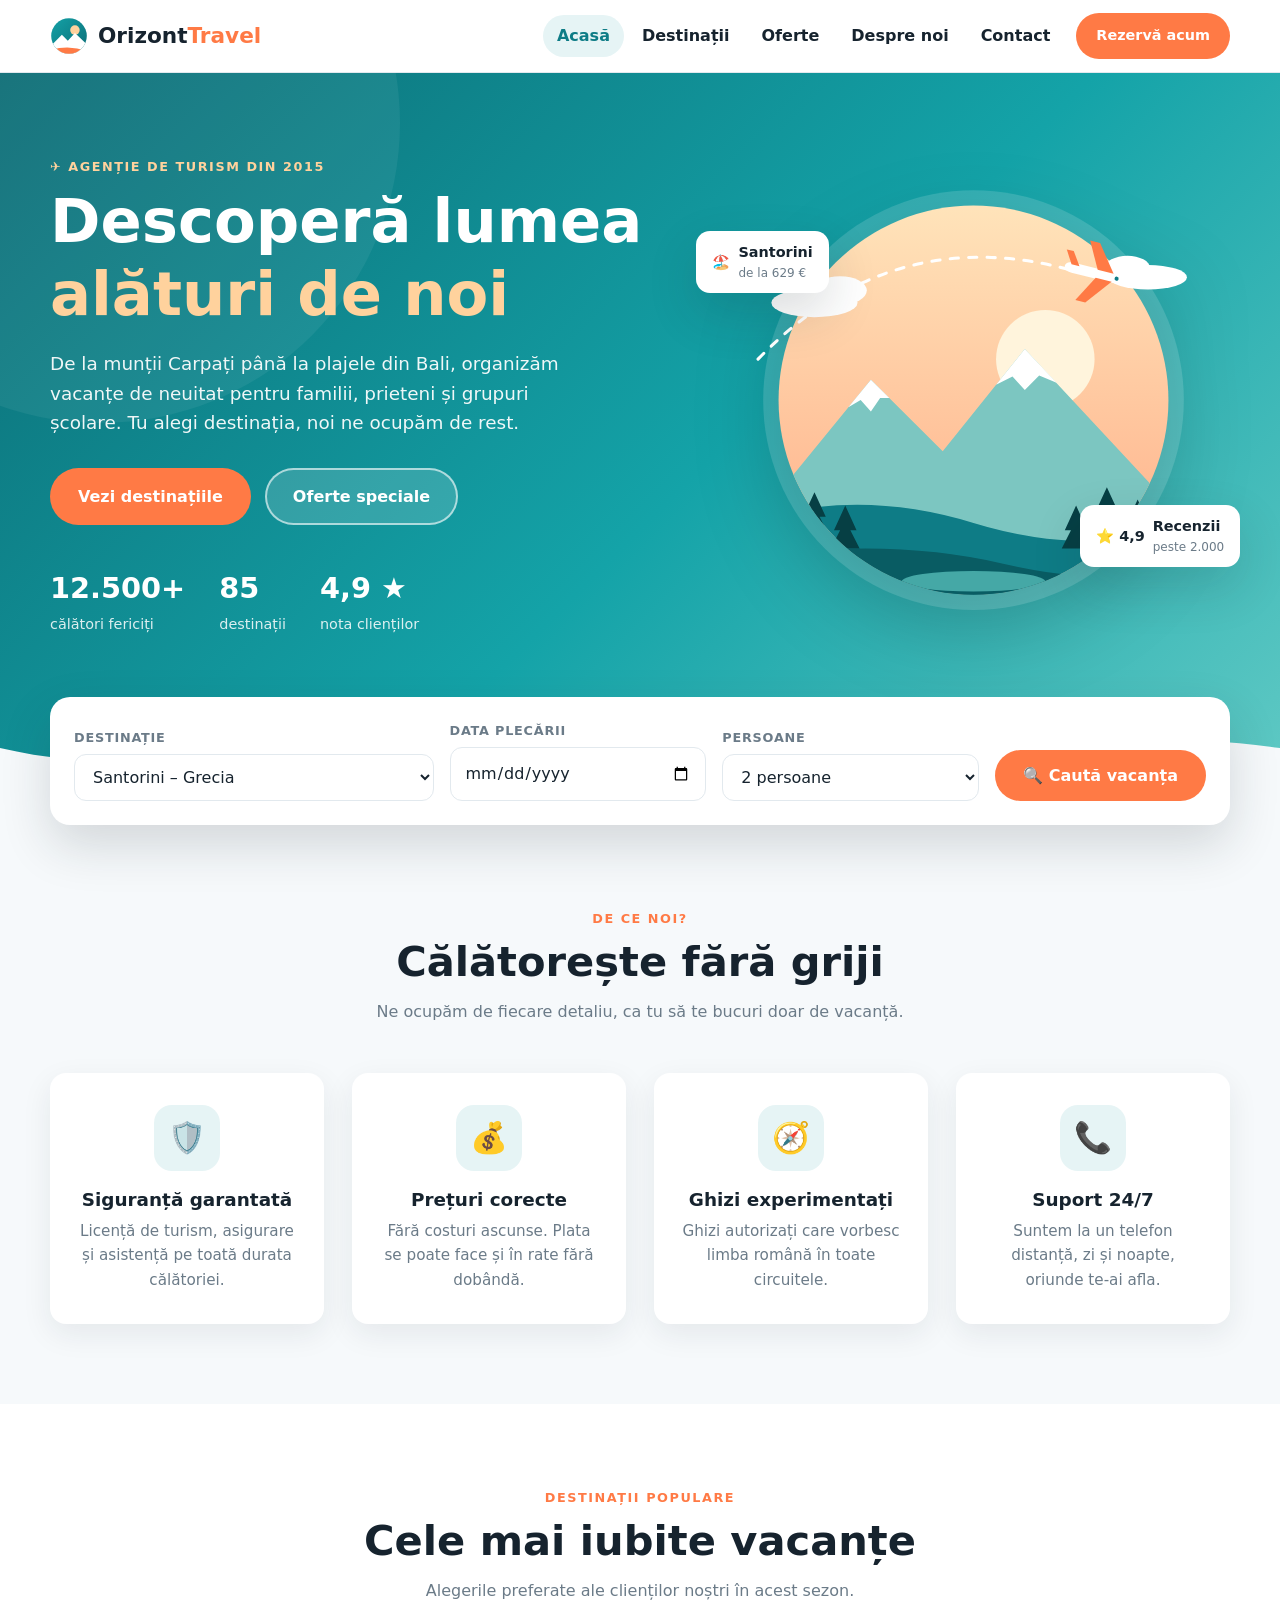
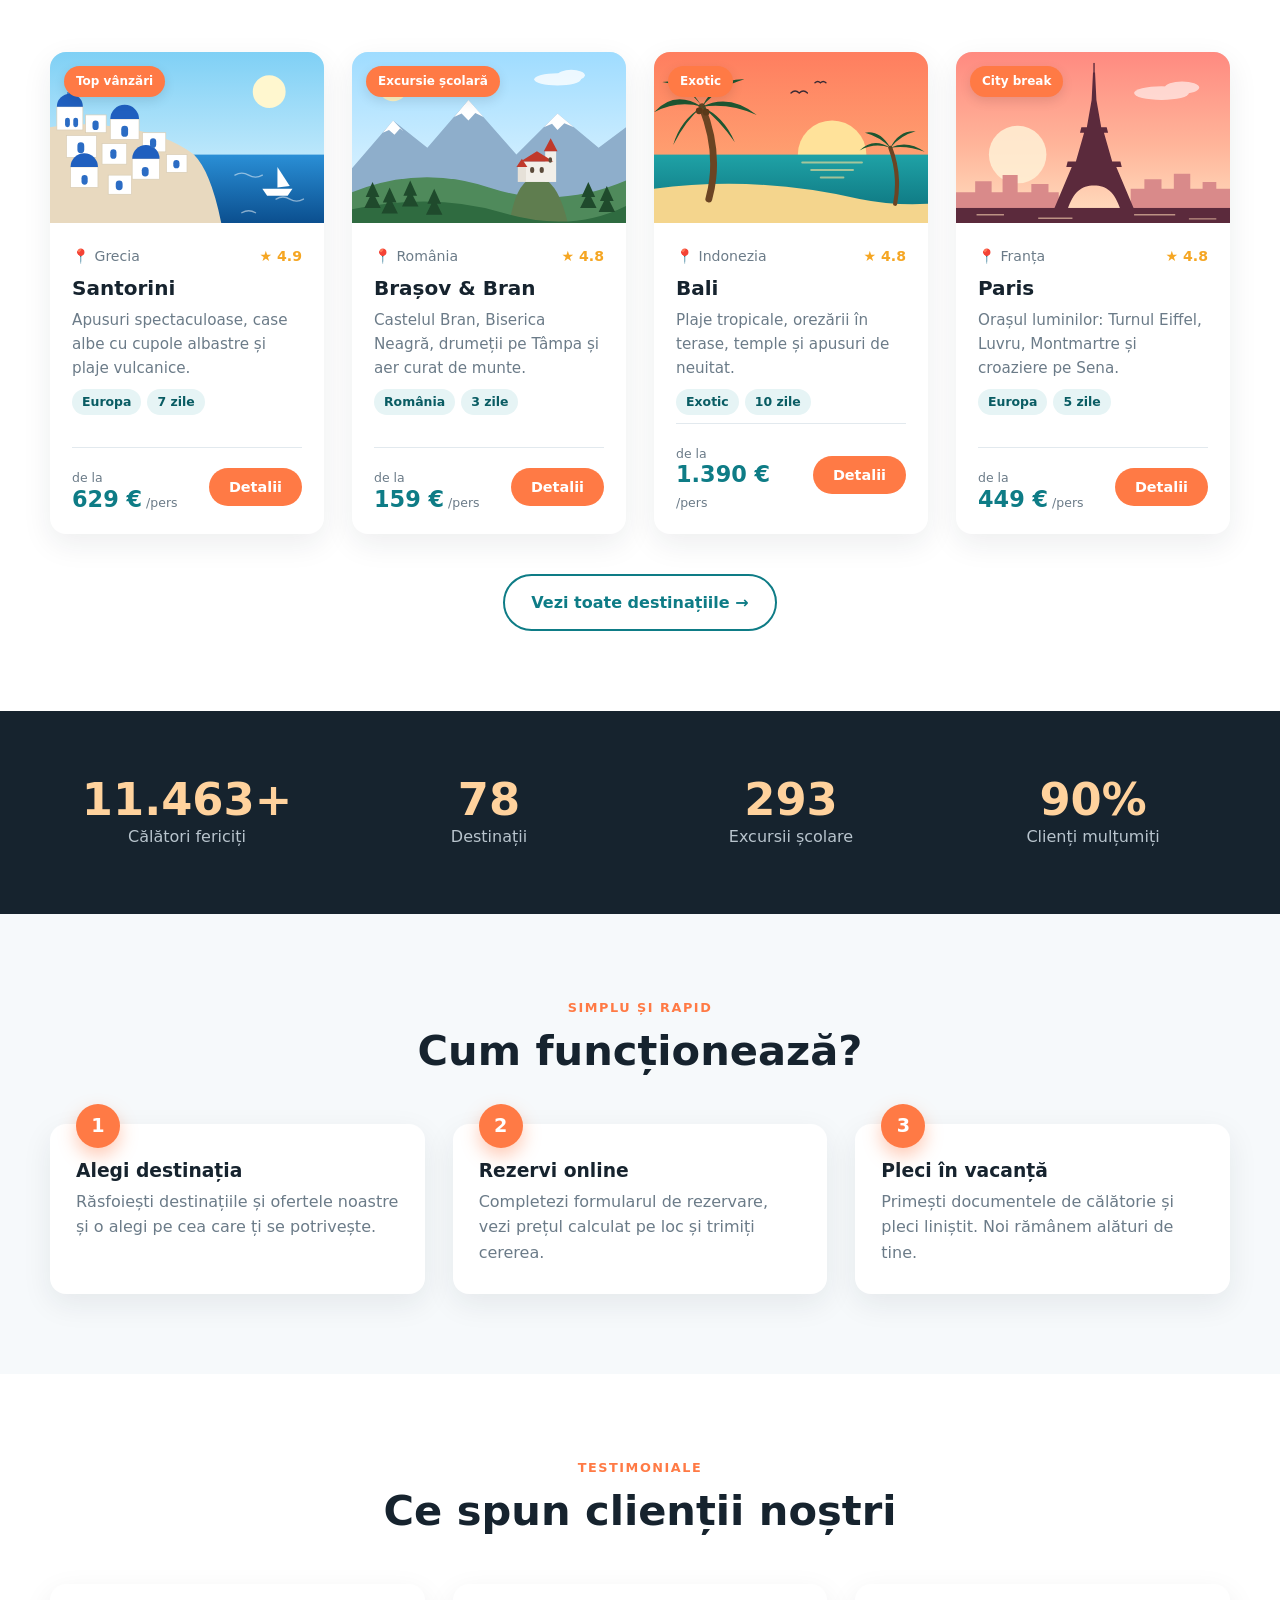
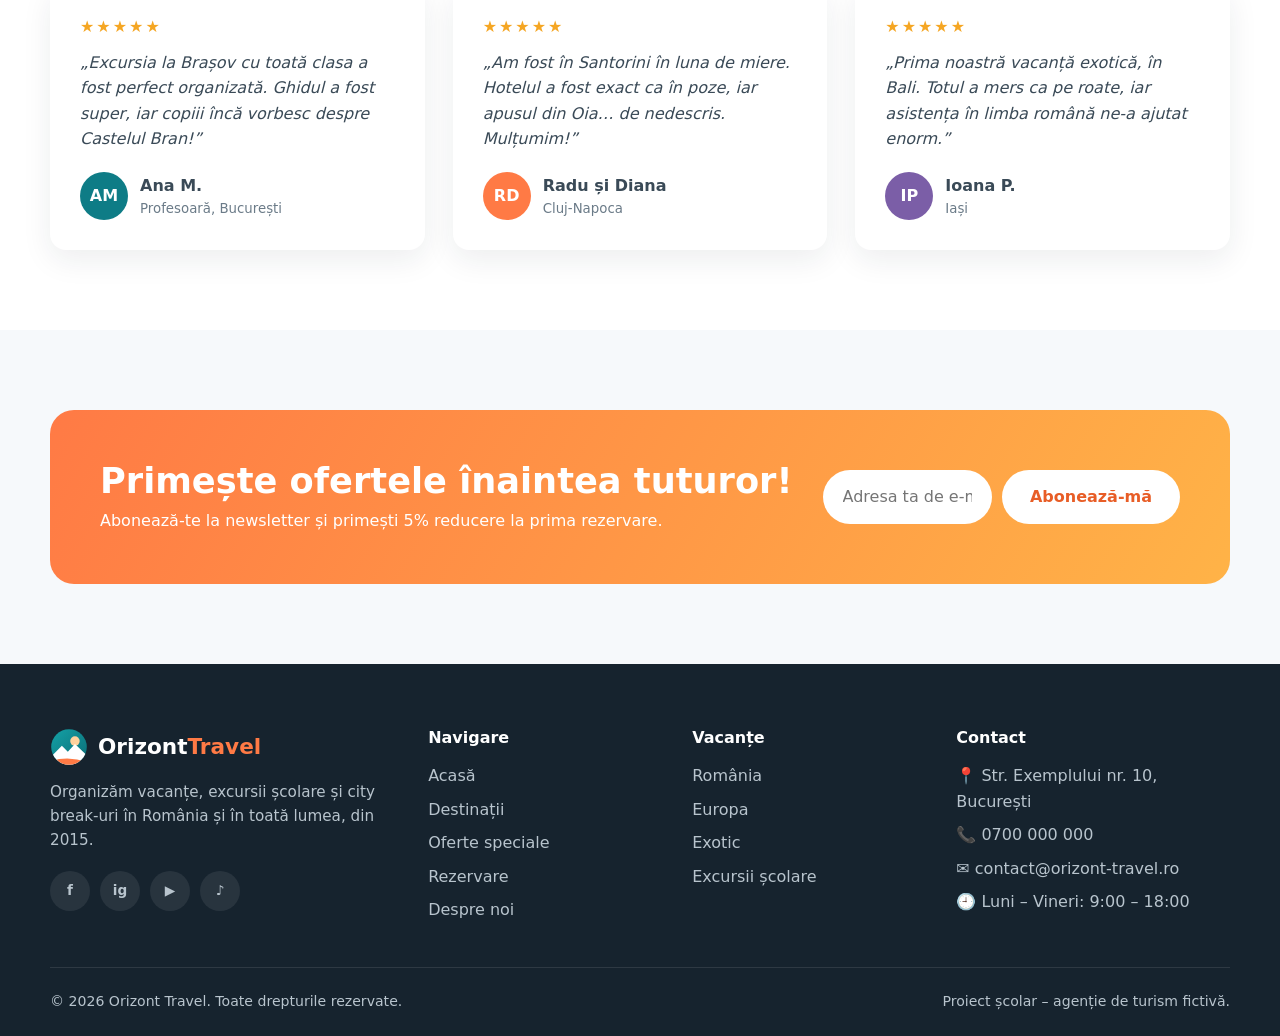
==== index.html @ 3b8608a9 "Add files via upload" ====
<!DOCTYPE html>
<html lang="ro">
<head>
  <meta charset="UTF-8">
  <meta name="viewport" content="width=device-width, initial-scale=1.0">
  <title>Orizont Travel – Agenție de turism</title>
  <meta name="description" content="Orizont Travel: vacanțe, excursii școlare și city break-uri în România și în lume.">
  <link rel="icon" href="img/logo.svg" type="image/svg+xml">
  <link rel="stylesheet" href="css/style.css">
  <script>document.documentElement.classList.add("js");</script>
</head>
<body>

  <header class="header">
    <div class="container nav">
      <a href="index.html" class="logo"><img src="img/logo.svg" alt=""><span>Orizont<b>Travel</b></span></a>
      <button class="nav-toggle" aria-label="Deschide meniul" aria-expanded="false"><span></span><span></span><span></span></button>
      <nav class="nav-links">
        <a href="index.html">Acasă</a>
        <a href="destinatii.html">Destinații</a>
        <a href="oferte.html">Oferte</a>
        <a href="despre.html">Despre noi</a>
        <a href="contact.html">Contact</a>
        <a href="rezervare.html" class="btn btn-sm">Rezervă acum</a>
      </nav>
    </div>
  </header>

  <main>
    <section class="hero">
      <div class="container hero-grid">
        <div>
          <span class="eyebrow">✈️ Agenție de turism din 2015</span>
          <h1>Descoperă lumea <span>alături de noi</span></h1>
          <p class="lead">De la munții Carpați până la plajele din Bali, organizăm vacanțe de neuitat pentru familii, prieteni și grupuri școlare. Tu alegi destinația, noi ne ocupăm de rest.</p>
          <div class="hero-actions">
            <a href="destinatii.html" class="btn">Vezi destinațiile</a>
            <a href="oferte.html" class="btn btn-ghost">Oferte speciale</a>
          </div>
          <div class="hero-stats">
            <div><b>12.500+</b><span>călători fericiți</span></div>
            <div><b>85</b><span>destinații</span></div>
            <div><b>4,9 ★</b><span>nota clienților</span></div>
          </div>
        </div>
        <div class="hero-art">
          <img src="img/hero.svg" alt="Ilustrație cu munți, soare și un avion">
          <div class="hero-badge one">🏖️ <div>Santorini<small>de la 629 €</small></div></div>
          <div class="hero-badge two">⭐ 4,9 <div>Recenzii<small>peste 2.000</small></div></div>
        </div>
      </div>
      <svg class="hero-wave" viewBox="0 0 1440 90" preserveAspectRatio="none" aria-hidden="true"><path d="M0 50 C240 100 480 0 720 40 C960 80 1200 20 1440 50 V90 H0Z" fill="#f6f9fb"/></svg>
    </section>

    <div class="container">
      <form class="search-box reveal" action="rezervare.html" method="get">
        <div class="field">
          <label for="s-dest">Destinație</label>
          <select id="s-dest" name="dest" data-lista-destinatii></select>
        </div>
        <div class="field">
          <label for="s-data">Data plecării</label>
          <input type="date" id="s-data" name="data">
        </div>
        <div class="field">
          <label for="s-pers">Persoane</label>
          <select id="s-pers" name="pers">
            <option value="1">1 persoană</option>
            <option value="2" selected>2 persoane</option>
            <option value="3">3 persoane</option>
            <option value="4">4 persoane</option>
            <option value="5">5 persoane</option>
            <option value="6">6 persoane</option>
          </select>
        </div>
        <button class="btn" type="submit">🔍 Caută vacanța</button>
      </form>
    </div>

    <section class="section">
      <div class="container">
        <div class="section-head reveal">
          <span class="eyebrow">De ce noi?</span>
          <h2>Călătorește fără griji</h2>
          <p>Ne ocupăm de fiecare detaliu, ca tu să te bucuri doar de vacanță.</p>
        </div>
        <div class="grid grid-4">
          <div class="feature reveal"><div class="icon">🛡️</div><h3>Siguranță garantată</h3><p>Licență de turism, asigurare și asistență pe toată durata călătoriei.</p></div>
          <div class="feature reveal"><div class="icon">💰</div><h3>Prețuri corecte</h3><p>Fără costuri ascunse. Plata se poate face și în rate fără dobândă.</p></div>
          <div class="feature reveal"><div class="icon">🧭</div><h3>Ghizi experimentați</h3><p>Ghizi autorizați care vorbesc limba română în toate circuitele.</p></div>
          <div class="feature reveal"><div class="icon">📞</div><h3>Suport 24/7</h3><p>Suntem la un telefon distanță, zi și noapte, oriunde te-ai afla.</p></div>
        </div>
      </div>
    </section>

    <section class="section section-white">
      <div class="container">
        <div class="section-head reveal">
          <span class="eyebrow">Destinații populare</span>
          <h2>Cele mai iubite vacanțe</h2>
          <p>Alegerile preferate ale clienților noștri în acest sezon.</p>
        </div>
        <div class="grid grid-4" data-destinatii="populare"></div>
        <div class="text-center mt-40"><a href="destinatii.html" class="btn btn-outline">Vezi toate destinațiile →</a></div>
      </div>
    </section>

    <section class="stats">
      <div class="container grid grid-4">
        <div><div class="stat-num" data-count="12500" data-suffix="+">0</div><p>Călători fericiți</p></div>
        <div><div class="stat-num" data-count="85">0</div><p>Destinații</p></div>
        <div><div class="stat-num" data-count="320">0</div><p>Excursii școlare</p></div>
        <div><div class="stat-num" data-count="98" data-suffix="%">0</div><p>Clienți mulțumiți</p></div>
      </div>
    </section>

    <section class="section">
      <div class="container">
        <div class="section-head reveal">
          <span class="eyebrow">Simplu și rapid</span>
          <h2>Cum funcționează?</h2>
        </div>
        <div class="grid grid-3 steps">
          <div class="step reveal"><h3>Alegi destinația</h3><p>Răsfoiești destinațiile și ofertele noastre și o alegi pe cea care ți se potrivește.</p></div>
          <div class="step reveal"><h3>Rezervi online</h3><p>Completezi formularul de rezervare, vezi prețul calculat pe loc și trimiți cererea.</p></div>
          <div class="step reveal"><h3>Pleci în vacanță</h3><p>Primești documentele de călătorie și pleci liniștit. Noi rămânem alături de tine.</p></div>
        </div>
      </div>
    </section>

    <section class="section section-white">
      <div class="container">
        <div class="section-head reveal">
          <span class="eyebrow">Testimoniale</span>
          <h2>Ce spun clienții noștri</h2>
        </div>
        <div class="grid grid-3">
          <div class="testimonial reveal">
            <div class="stars">★★★★★</div>
            <p>„Excursia la Brașov cu toată clasa a fost perfect organizată. Ghidul a fost super, iar copiii încă vorbesc despre Castelul Bran!”</p>
            <div class="person"><div class="avatar">AM</div><div><strong>Ana M.</strong><small>Profesoară, București</small></div></div>
          </div>
          <div class="testimonial reveal">
            <div class="stars">★★★★★</div>
            <p>„Am fost în Santorini în luna de miere. Hotelul a fost exact ca în poze, iar apusul din Oia… de nedescris. Mulțumim!”</p>
            <div class="person"><div class="avatar c2">RD</div><div><strong>Radu și Diana</strong><small>Cluj-Napoca</small></div></div>
          </div>
          <div class="testimonial reveal">
            <div class="stars">★★★★★</div>
            <p>„Prima noastră vacanță exotică, în Bali. Totul a mers ca pe roate, iar asistența în limba română ne-a ajutat enorm.”</p>
            <div class="person"><div class="avatar c3">IP</div><div><strong>Ioana P.</strong><small>Iași</small></div></div>
          </div>
        </div>
      </div>
    </section>

  <section class="section">
    <div class="container">
      <div class="cta reveal">
        <div>
          <h2>Primește ofertele înaintea tuturor!</h2>
          <p>Abonează-te la newsletter și primești 5% reducere la prima rezervare.</p>
        </div>
        <form class="newsletter" data-newsletter novalidate>
          <input type="email" placeholder="Adresa ta de e-mail" aria-label="Adresa de e-mail" required>
          <button class="btn btn-light" type="submit">Abonează-mă</button>
        </form>
      </div>
    </div>
  </section>
  </main>

  <footer class="footer">
    <div class="container">
      <div class="footer-grid">
        <div>
          <a href="index.html" class="logo"><img src="img/logo.svg" alt=""><span>Orizont<b>Travel</b></span></a>
          <p>Organizăm vacanțe, excursii școlare și city break-uri în România și în toată lumea, din 2015.</p>
          <div class="socials">
            <a href="#" aria-label="Facebook">f</a>
            <a href="#" aria-label="Instagram">ig</a>
            <a href="#" aria-label="YouTube">▶</a>
            <a href="#" aria-label="TikTok">♪</a>
          </div>
        </div>
        <div>
          <h4>Navigare</h4>
          <ul>
            <li><a href="index.html">Acasă</a></li>
            <li><a href="destinatii.html">Destinații</a></li>
            <li><a href="oferte.html">Oferte speciale</a></li>
            <li><a href="rezervare.html">Rezervare</a></li>
            <li><a href="despre.html">Despre noi</a></li>
          </ul>
        </div>
        <div>
          <h4>Vacanțe</h4>
          <ul>
            <li><a href="destinatii.html?cat=romania">România</a></li>
            <li><a href="destinatii.html?cat=europa">Europa</a></li>
            <li><a href="destinatii.html?cat=exotic">Exotic</a></li>
            <li><a href="oferte.html">Excursii școlare</a></li>
          </ul>
        </div>
        <div>
          <h4>Contact</h4>
          <ul>
            <li>📍 Str. Exemplului nr. 10, București</li>
            <li>📞 <a href="tel:+40700000000">0700 000 000</a></li>
            <li>✉️ <a href="mailto:contact@orizont-travel.ro">contact@orizont-travel.ro</a></li>
            <li>🕘 Luni – Vineri: 9:00 – 18:00</li>
          </ul>
        </div>
      </div>
      <div class="footer-bottom">
        <span>© <span data-year>2026</span> Orizont Travel. Toate drepturile rezervate.</span>
        <span>Proiect școlar – agenție de turism fictivă.</span>
      </div>
    </div>
  </footer>

  <script src="js/data.js"></script>
  <script src="js/script.js"></script>
</body>
</html>
---- css/style.css ----
/* ==========================================================
   Orizont Travel – stiluri generale
   ========================================================== */
:root {
  --primary: #0e7c86;
  --primary-dark: #095c63;
  --primary-light: #e6f4f5;
  --accent: #ff7a45;
  --accent-dark: #e85d26;
  --gold: #ffd29d;
  --dark: #16232e;
  --text: #3a4a57;
  --muted: #6b7b88;
  --bg: #f6f9fb;
  --white: #fff;
  --border: #e2e9ee;
  --danger: #d93025;
  --radius: 16px;
  --shadow: 0 10px 30px rgba(22, 35, 46, .08);
  --shadow-lg: 0 20px 50px rgba(22, 35, 46, .16);
  --font: "Segoe UI", system-ui, -apple-system, Roboto, "Helvetica Neue", Arial, sans-serif;
}

* { box-sizing: border-box; margin: 0; padding: 0; }
html { scroll-behavior: smooth; }
body { font-family: var(--font); color: var(--text); background: var(--bg); line-height: 1.6; overflow-x: hidden; }
img { max-width: 100%; display: block; }
a { color: var(--primary); text-decoration: none; }
h1, h2, h3, h4 { color: var(--dark); line-height: 1.2; }
.container { width: min(1180px, 100% - 32px); margin-inline: auto; }
.section { padding: 80px 0; }
.section-white { background: var(--white); }
.text-center { text-align: center; }
.mt-40 { margin-top: 40px; }

.section-head { text-align: center; max-width: 680px; margin: 0 auto 48px; }
.section-head h2 { font-size: clamp(1.8rem, 3.5vw, 2.6rem); margin-bottom: 12px; }
.section-head p { color: var(--muted); }
.eyebrow { display: inline-block; color: var(--accent); font-weight: 700; text-transform: uppercase; letter-spacing: .12em; font-size: .8rem; margin-bottom: 8px; }

/* ---------- butoane ---------- */
.btn {
  display: inline-flex; align-items: center; justify-content: center; gap: 8px;
  background: var(--accent); color: #fff; padding: 14px 26px; border-radius: 999px;
  font-weight: 700; border: 2px solid transparent; cursor: pointer; font-size: 1rem;
  font-family: inherit; transition: .2s ease;
}
.btn:hover { background: var(--accent-dark); transform: translateY(-2px); box-shadow: 0 8px 20px rgba(255, 122, 69, .35); }
.btn-outline { background: transparent; border-color: var(--primary); color: var(--primary); }
.btn-outline:hover { background: var(--primary); color: #fff; box-shadow: none; }
.btn-ghost { background: rgba(255, 255, 255, .15); border-color: rgba(255, 255, 255, .6); color: #fff; }
.btn-ghost:hover { background: #fff; color: var(--primary); box-shadow: none; }
.btn-light { background: #fff; color: var(--accent-dark); }
.btn-light:hover { background: var(--dark); color: #fff; }
.btn-sm { padding: 9px 18px; font-size: .9rem; }
.btn-block { width: 100%; }

/* ---------- header ---------- */
.header {
  position: sticky; top: 0; z-index: 100;
  background: rgba(255, 255, 255, .94); backdrop-filter: blur(10px);
  border-bottom: 1px solid var(--border);
}
.nav { display: flex; align-items: center; justify-content: space-between; height: 72px; }
.logo { display: flex; align-items: center; gap: 10px; font-size: 1.35rem; font-weight: 800; color: var(--dark); }
.logo img { width: 38px; height: 38px; }
.logo b { color: var(--accent); }
.nav-links { display: flex; align-items: center; gap: 4px; }
.nav-links a:not(.btn) { color: var(--dark); font-weight: 600; padding: 8px 14px; border-radius: 999px; transition: .2s; }
.nav-links a:not(.btn):hover, .nav-links a.active { background: var(--primary-light); color: var(--primary); }
.nav-links .btn { margin-left: 8px; }
.nav-toggle { display: none; }

@media (max-width: 920px) {
  .nav-toggle { display: flex; flex-direction: column; gap: 5px; background: none; border: 0; cursor: pointer; padding: 8px; }
  .nav-toggle span { width: 26px; height: 3px; background: var(--dark); border-radius: 3px; transition: .3s; }
  .nav-toggle.open span:nth-child(1) { transform: translateY(8px) rotate(45deg); }
  .nav-toggle.open span:nth-child(2) { opacity: 0; }
  .nav-toggle.open span:nth-child(3) { transform: translateY(-8px) rotate(-45deg); }
  .nav-links {
    position: absolute; top: 72px; left: 0; right: 0; display: none;
    flex-direction: column; align-items: stretch; gap: 4px; padding: 16px;
    background: #fff; border-bottom: 1px solid var(--border); box-shadow: var(--shadow);
  }
  .nav-links.open { display: flex; }
  .nav-links .btn { margin: 8px 0 0; }
}

/* ---------- hero ---------- */
.hero {
  position: relative; overflow: hidden; color: #fff;
  background: linear-gradient(135deg, #0b6b74 0%, #14a3a8 55%, #5fc9c4 100%);
  padding: 80px 0 150px;
}
.hero::before {
  content: ""; position: absolute; width: 600px; height: 600px; border-radius: 50%;
  background: rgba(255, 255, 255, .06); top: -250px; left: -200px;
}
.hero-grid { position: relative; display: grid; grid-template-columns: 1.1fr .9fr; gap: 40px; align-items: center; }
.hero .eyebrow { color: var(--gold); }
.hero h1 { color: #fff; font-size: clamp(2.3rem, 5vw, 3.8rem); margin-bottom: 18px; }
.hero h1 span { color: var(--gold); }
.hero .lead { font-size: 1.15rem; opacity: .93; max-width: 540px; margin-bottom: 30px; }
.hero-actions { display: flex; gap: 14px; flex-wrap: wrap; }
.hero-stats { display: flex; gap: 34px; margin-top: 40px; flex-wrap: wrap; }
.hero-stats b { display: block; font-size: 1.8rem; color: #fff; }
.hero-stats span { font-size: .9rem; opacity: .85; }
.hero-art { position: relative; }
.hero-art img { width: 100%; filter: drop-shadow(0 30px 40px rgba(0, 0, 0, .2)); animation: float 6s ease-in-out infinite; }
.hero-badge {
  position: absolute; background: #fff; color: var(--dark); border-radius: 14px; padding: 10px 16px;
  box-shadow: var(--shadow-lg); font-weight: 700; font-size: .9rem; display: flex; align-items: center; gap: 8px;
}
.hero-badge small { display: block; font-weight: 500; color: var(--muted); font-size: .75rem; }
.hero-badge.one { top: 12%; left: -4%; }
.hero-badge.two { bottom: 10%; right: -2%; }
.hero-wave { position: absolute; bottom: -1px; left: 0; width: 100%; height: 90px; }
@keyframes float { 50% { transform: translateY(-14px); } }

@media (max-width: 900px) {
  .hero { padding: 60px 0 130px; }
  .hero-grid { grid-template-columns: 1fr; }
  .hero-art { max-width: 420px; margin: 0 auto; }
}

/* ---------- căutare ---------- */
.search-box {
  position: relative; z-index: 2; margin-top: -90px;
  background: #fff; border-radius: 20px; box-shadow: var(--shadow-lg); padding: 24px;
  display: grid; grid-template-columns: 1.4fr 1fr 1fr auto; gap: 16px; align-items: end;
}
@media (max-width: 900px) { .search-box { grid-template-columns: 1fr 1fr; } .search-box .btn { grid-column: 1 / -1; } }
@media (max-width: 560px) { .search-box { grid-template-columns: 1fr; } }

/* ---------- formulare ---------- */
.field label { display: block; font-size: .8rem; font-weight: 700; color: var(--muted); text-transform: uppercase; letter-spacing: .06em; margin-bottom: 6px; }
.field input, .field select, .field textarea {
  width: 100%; padding: 12px 14px; border: 1.5px solid var(--border); border-radius: 12px;
  font: inherit; color: var(--dark); background: #fff; transition: .2s;
}
.field textarea { resize: vertical; min-height: 130px; }
.field input:focus, .field select:focus, .field textarea:focus { outline: none; border-color: var(--primary); box-shadow: 0 0 0 4px rgba(14, 124, 134, .12); }
.error-msg { display: none; color: var(--danger); font-size: .82rem; margin-top: 4px; }
.field.invalid input, .field.invalid select, .field.invalid textarea { border-color: var(--danger); }
.field.invalid .error-msg { display: block; }
.hint { font-size: .85rem; margin-top: 4px; }
.hint.ok { color: #1e8e3e; }
.hint.bad { color: var(--danger); }

.form-grid { display: grid; grid-template-columns: 1fr 1fr; gap: 18px; }
.form-grid .full { grid-column: 1 / -1; }
@media (max-width: 600px) { .form-grid { grid-template-columns: 1fr; } }

.checkbox { display: flex; gap: 10px; align-items: flex-start; cursor: pointer; font-size: .95rem; }
.checkbox input { width: 18px; height: 18px; margin-top: 3px; accent-color: var(--primary); flex-shrink: 0; }

.field .radio-cards label, .field label.checkbox { text-transform: none; letter-spacing: 0; font-size: .95rem; margin: 0; color: var(--text); font-weight: 400; }
.field label.checkbox { display: flex; }

.radio-cards { display: grid; grid-template-columns: repeat(3, 1fr); gap: 10px; }
.radio-cards label { position: relative; cursor: pointer; }
.radio-cards input { position: absolute; opacity: 0; }
.radio-cards span {
  display: block; border: 1.5px solid var(--border); border-radius: 12px; padding: 12px 8px;
  text-align: center; font-weight: 700; color: var(--dark); transition: .2s;
}
.radio-cards span small { display: block; font-weight: 500; color: var(--muted); }
.radio-cards input:checked + span { border-color: var(--primary); background: var(--primary-light); color: var(--primary-dark); }
.radio-cards input:focus-visible + span { box-shadow: 0 0 0 4px rgba(14, 124, 134, .2); }
@media (max-width: 480px) { .radio-cards { grid-template-columns: 1fr; } }

.form-section-title { font-size: 1.1rem; margin: 10px 0 2px; padding-top: 18px; border-top: 1px solid var(--border); }
.form-section-title:first-child { border-top: 0; padding-top: 0; margin-top: 0; }

/* ---------- grile și carduri ---------- */
.grid { display: grid; gap: 28px; }
.grid-4 { grid-template-columns: repeat(auto-fit, minmax(240px, 1fr)); }
.grid-3 { grid-template-columns: repeat(auto-fill, minmax(300px, 1fr)); }
@media (max-width: 360px) { .grid-3 { grid-template-columns: 1fr; } }

.feature { background: #fff; padding: 32px 26px; border-radius: var(--radius); box-shadow: var(--shadow); text-align: center; transition: .3s; }
.feature:hover { transform: translateY(-6px); box-shadow: var(--shadow-lg); }
.feature .icon { width: 66px; height: 66px; border-radius: 18px; display: grid; place-items: center; font-size: 1.9rem; margin: 0 auto 18px; background: var(--primary-light); }
.feature h3 { margin-bottom: 8px; font-size: 1.15rem; }
.feature p { color: var(--muted); font-size: .95rem; }

.card { background: #fff; border-radius: var(--radius); overflow: hidden; box-shadow: var(--shadow); display: flex; flex-direction: column; transition: .3s; }
.card:hover { transform: translateY(-6px); box-shadow: var(--shadow-lg); }
.card-img { position: relative; aspect-ratio: 16 / 10; overflow: hidden; background: var(--primary-light); }
.card-img img { width: 100%; height: 100%; object-fit: cover; transition: .6s; }
.card:hover .card-img img { transform: scale(1.07); }
.badge { position: absolute; top: 14px; left: 14px; background: #fff; color: var(--dark); font-size: .75rem; font-weight: 700; padding: 6px 12px; border-radius: 999px; box-shadow: 0 4px 12px rgba(0, 0, 0, .1); }
.badge-hot { background: var(--accent); color: #fff; }
.badge-right { left: auto; right: 14px; background: var(--dark); color: #fff; }
.card-body { padding: 22px; display: flex; flex-direction: column; gap: 8px; flex: 1; }
.card-body h3 { font-size: 1.25rem; }
.card-body p { color: var(--muted); font-size: .95rem; }
.card-meta { display: flex; justify-content: space-between; color: var(--muted); font-size: .88rem; }
.rating { color: #f5a623; font-weight: 700; }
.card-foot { display: flex; justify-content: space-between; align-items: center; gap: 10px; margin-top: auto; padding-top: 14px; border-top: 1px solid var(--border); }
.price { font-size: 1.4rem; font-weight: 800; color: var(--primary); line-height: 1.1; }
.price small { font-size: .78rem; color: var(--muted); font-weight: 500; }
.old-price { display: block; text-decoration: line-through; color: var(--muted); font-size: .9rem; font-weight: 500; }
.tags { display: flex; gap: 6px; flex-wrap: wrap; }
.tag { background: var(--primary-light); color: var(--primary-dark); font-size: .78rem; font-weight: 600; padding: 3px 10px; border-radius: 999px; }

/* ---------- filtre ---------- */
.filters { display: flex; flex-wrap: wrap; gap: 12px; justify-content: center; align-items: center; margin-bottom: 36px; }
.chip { padding: 10px 20px; border-radius: 999px; border: 1.5px solid var(--border); background: #fff; font-weight: 600; cursor: pointer; color: var(--dark); font-family: inherit; font-size: .95rem; transition: .2s; }
.chip:hover, .chip.active { background: var(--primary); color: #fff; border-color: var(--primary); }
.search-input { padding: 11px 18px; border-radius: 999px; border: 1.5px solid var(--border); font: inherit; min-width: 240px; }
.search-input:focus { outline: none; border-color: var(--primary); }
.sort-select { padding: 11px 16px; border-radius: 999px; border: 1.5px solid var(--border); font: inherit; background: #fff; }
.empty { text-align: center; color: var(--muted); padding: 40px; grid-column: 1 / -1; }

/* ---------- pagină secundară ---------- */
.page-hero { position: relative; background: linear-gradient(135deg, var(--primary), #14a3a8); color: #fff; padding: 70px 0 90px; text-align: center; overflow: hidden; }
.page-hero h1 { color: #fff; font-size: clamp(2rem, 4.5vw, 3.1rem); margin-bottom: 10px; }
.page-hero p { opacity: .9; max-width: 620px; margin: 0 auto; }
.breadcrumb { font-size: .9rem; opacity: .85; margin-bottom: 14px; }
.breadcrumb a { color: #fff; text-decoration: underline; }
.page-hero .hero-wave { height: 60px; }

/* ---------- pași ---------- */
.steps { counter-reset: pas; }
.step { position: relative; background: #fff; border-radius: var(--radius); padding: 36px 26px 28px; box-shadow: var(--shadow); }
.step::before {
  counter-increment: pas; content: counter(pas);
  position: absolute; top: -20px; left: 26px; width: 44px; height: 44px; border-radius: 50%;
  background: var(--accent); color: #fff; font-weight: 800; font-size: 1.2rem; display: grid; place-items: center;
  box-shadow: 0 8px 18px rgba(255, 122, 69, .4);
}
.step h3 { margin-bottom: 6px; }
.step p { color: var(--muted); }

/* ---------- statistici ---------- */
.stats { background: var(--dark); color: #fff; padding: 64px 0; }
.stats .grid { text-align: center; }
.stat-num { font-size: 2.8rem; font-weight: 800; color: var(--gold); line-height: 1.1; }
.stats p { color: #b8c4cd; }

/* ---------- testimoniale ---------- */
.testimonial { background: #fff; padding: 30px; border-radius: var(--radius); box-shadow: var(--shadow); display: flex; flex-direction: column; }
.testimonial .stars { color: #f5a623; margin-bottom: 10px; letter-spacing: 2px; }
.testimonial p { font-style: italic; margin-bottom: 20px; flex: 1; }
.person { display: flex; align-items: center; gap: 12px; }
.person small { display: block; color: var(--muted); }
.avatar { width: 48px; height: 48px; border-radius: 50%; display: grid; place-items: center; color: #fff; font-weight: 800; background: var(--primary); flex-shrink: 0; }
.avatar.c2 { background: var(--accent); }
.avatar.c3 { background: #7b5ea7; }
.avatar.c4 { background: #2f8f5b; }

/* ---------- CTA ---------- */
.cta {
  background: linear-gradient(120deg, var(--accent), #ffb347); border-radius: 24px; padding: 50px;
  color: #fff; display: flex; justify-content: space-between; align-items: center; gap: 30px; flex-wrap: wrap;
}
.cta h2 { color: #fff; font-size: clamp(1.6rem, 3vw, 2.2rem); margin-bottom: 6px; }
.newsletter { display: flex; gap: 10px; flex: 1; max-width: 480px; min-width: 260px; }
.newsletter input { flex: 1; min-width: 0; padding: 14px 20px; border-radius: 999px; border: 0; font: inherit; }
.newsletter input:focus { outline: 3px solid rgba(255, 255, 255, .6); }
@media (max-width: 560px) { .cta { padding: 32px 22px; } .newsletter { flex-direction: column; } }

/* ---------- oferte ---------- */
.offer-banner { background: linear-gradient(135deg, var(--dark), #2b4256); color: #fff; border-radius: 24px; padding: 44px 30px; text-align: center; }
.offer-banner h2 { color: #fff; margin-bottom: 8px; font-size: clamp(1.5rem, 3vw, 2.1rem); }
.offer-banner p { color: #b8c4cd; margin-bottom: 24px; }
.offer-banner code { background: var(--accent); color: #fff; padding: 2px 10px; border-radius: 6px; font-weight: 700; }
.countdown { display: flex; gap: 14px; justify-content: center; flex-wrap: wrap; }
.countdown div { background: rgba(255, 255, 255, .1); border-radius: 14px; padding: 14px 10px; min-width: 84px; }
.countdown b { display: block; font-size: 2rem; color: var(--gold); line-height: 1.1; }
.countdown span { font-size: .8rem; text-transform: uppercase; letter-spacing: .08em; color: #b8c4cd; }

.table-wrap { overflow-x: auto; background: #fff; border-radius: var(--radius); box-shadow: var(--shadow); }
table { width: 100%; border-collapse: collapse; min-width: 680px; }
th, td { padding: 16px 20px; text-align: left; border-bottom: 1px solid var(--border); }
th { background: var(--primary-light); color: var(--primary-dark); font-size: .82rem; text-transform: uppercase; letter-spacing: .05em; }
td strong { color: var(--dark); }
tr:last-child td { border-bottom: 0; }
tbody tr:hover td { background: #fafcfd; }

/* ---------- rezervare ---------- */
.booking { display: grid; grid-template-columns: 1.45fr .9fr; gap: 32px; align-items: start; }
.panel { background: #fff; border-radius: var(--radius); box-shadow: var(--shadow); padding: 32px; }
.panel h2 { font-size: 1.4rem; margin-bottom: 20px; }
.summary { position: sticky; top: 96px; }
.summary-img { border-radius: 12px; overflow: hidden; margin-bottom: 16px; aspect-ratio: 16 / 9; }
.summary-img img { width: 100%; height: 100%; object-fit: cover; }
.summary h3 { margin-bottom: 4px; }
.summary .muted { color: var(--muted); font-size: .92rem; margin-bottom: 14px; }
.summary-row { display: flex; justify-content: space-between; gap: 12px; padding: 9px 0; border-bottom: 1px dashed var(--border); font-size: .95rem; }
.summary-row span:last-child { font-weight: 600; color: var(--dark); white-space: nowrap; }
.summary-row.discount span:last-child { color: #1e8e3e; }
.summary-total { display: flex; justify-content: space-between; align-items: baseline; font-size: 1.5rem; font-weight: 800; color: var(--dark); padding: 16px 0 6px; }
.summary-total span:last-child { color: var(--primary); }
.summary-note { font-size: .82rem; color: var(--muted); }
@media (max-width: 900px) { .booking { grid-template-columns: 1fr; } .summary { position: static; } }
@media (max-width: 480px) { .panel { padding: 22px; } }

/* ---------- despre ---------- */
.split { display: grid; grid-template-columns: 1fr 1fr; gap: 56px; align-items: center; }
.split img { border-radius: 24px; box-shadow: var(--shadow-lg); width: 100%; }
.split h2 { font-size: clamp(1.7rem, 3vw, 2.4rem); margin-bottom: 16px; }
.split p { margin-bottom: 12px; }
.check-list { list-style: none; display: grid; gap: 10px; margin: 20px 0 28px; }
.check-list li { display: flex; gap: 10px; align-items: flex-start; }
.check-list li::before { content: "✓"; flex-shrink: 0; width: 24px; height: 24px; border-radius: 50%; background: var(--primary-light); color: var(--primary); font-weight: 800; display: grid; place-items: center; font-size: .85rem; margin-top: 1px; }
@media (max-width: 900px) { .split { grid-template-columns: 1fr; gap: 32px; } }

.team-card { text-align: center; background: #fff; border-radius: var(--radius); padding: 32px 20px; box-shadow: var(--shadow); transition: .3s; }
.team-card:hover { transform: translateY(-6px); }
.team-card .avatar { width: 92px; height: 92px; font-size: 1.8rem; margin: 0 auto 14px; }
.team-card small { color: var(--accent); font-weight: 700; display: block; margin: 2px 0 8px; }
.team-card p { color: var(--muted); font-size: .92rem; }

.faq { max-width: 820px; margin: 0 auto; display: grid; gap: 14px; }
.faq details { background: #fff; border-radius: 14px; box-shadow: var(--shadow); padding: 20px 24px; }
.faq summary { font-weight: 700; color: var(--dark); cursor: pointer; list-style: none; display: flex; justify-content: space-between; gap: 16px; align-items: center; }
.faq summary::-webkit-details-marker { display: none; }
.faq summary::after { content: "+"; font-size: 1.5rem; color: var(--primary); transition: .3s; line-height: 1; }
.faq details[open] summary::after { transform: rotate(45deg); }
.faq details p { margin-top: 12px; color: var(--muted); }

/* ---------- contact ---------- */
.contact-grid { display: grid; grid-template-columns: .85fr 1.15fr; gap: 32px; align-items: start; }
.info-item { display: flex; gap: 16px; align-items: flex-start; padding: 18px 0; border-bottom: 1px solid var(--border); }
.info-item:last-child { border-bottom: 0; }
.info-item .icon { width: 50px; height: 50px; border-radius: 14px; background: var(--primary-light); display: grid; place-items: center; font-size: 1.3rem; flex-shrink: 0; }
.info-item h4 { margin-bottom: 2px; }
.info-item p { color: var(--muted); font-size: .95rem; }
.map { border-radius: var(--radius); overflow: hidden; box-shadow: var(--shadow); margin-top: 40px; background: #fff; }
.map svg { width: 100%; height: auto; display: block; }
@media (max-width: 900px) { .contact-grid { grid-template-columns: 1fr; } }

/* ---------- footer ---------- */
.footer { background: var(--dark); color: #b8c4cd; padding: 64px 0 24px; }
.footer-grid { display: grid; grid-template-columns: 1.5fr 1fr 1fr 1.2fr; gap: 36px; }
.footer .logo { color: #fff; margin-bottom: 14px; }
.footer h4 { color: #fff; margin-bottom: 16px; }
.footer a { color: #b8c4cd; transition: .2s; }
.footer a:hover { color: #fff; }
.footer ul { list-style: none; display: grid; gap: 8px; }
.footer p { font-size: .95rem; }
.socials { display: flex; gap: 10px; margin-top: 18px; }
.socials a { width: 40px; height: 40px; border-radius: 50%; background: rgba(255, 255, 255, .08); display: grid; place-items: center; font-weight: 700; font-size: .85rem; }
.socials a:hover { background: var(--accent); }
.footer-bottom { border-top: 1px solid rgba(255, 255, 255, .1); margin-top: 44px; padding-top: 22px; display: flex; justify-content: space-between; flex-wrap: wrap; gap: 10px; font-size: .88rem; }
@media (max-width: 900px) { .footer-grid { grid-template-columns: 1fr 1fr; } }
@media (max-width: 560px) { .footer-grid { grid-template-columns: 1fr; } }

/* ---------- modal, toast, sus ---------- */
.modal { position: fixed; inset: 0; background: rgba(22, 35, 46, .65); display: none; align-items: center; justify-content: center; z-index: 200; padding: 16px; }
.modal.open { display: flex; }
.modal-box { position: relative; background: #fff; border-radius: 20px; max-width: 560px; width: 100%; max-height: 90vh; overflow: auto; animation: pop .3s ease; }
.modal-box .modal-img { aspect-ratio: 16 / 8; overflow: hidden; }
.modal-box .modal-img img { width: 100%; height: 100%; object-fit: cover; }
.modal-content { padding: 28px 32px 32px; }
.modal-content h2 { margin-bottom: 4px; }
.modal-content .check-list { margin: 16px 0 22px; }
.modal-close { position: absolute; top: 12px; right: 12px; width: 38px; height: 38px; border-radius: 50%; border: 0; background: #fff; font-size: 1.3rem; cursor: pointer; box-shadow: var(--shadow); z-index: 1; }
.modal-actions { display: flex; justify-content: space-between; align-items: center; gap: 16px; flex-wrap: wrap; }
.success-icon { width: 76px; height: 76px; border-radius: 50%; background: #e3f5e9; color: #1e8e3e; font-size: 2.4rem; display: grid; place-items: center; margin: 0 auto 16px; }
@keyframes pop { from { transform: scale(.92); opacity: 0; } }

.toast { position: fixed; bottom: 24px; left: 50%; transform: translate(-50%, 150px); background: var(--dark); color: #fff; padding: 14px 26px; border-radius: 999px; z-index: 300; transition: .4s; box-shadow: var(--shadow-lg); max-width: calc(100% - 32px); text-align: center; }
.toast.show { transform: translate(-50%, 0); }

.to-top { position: fixed; right: 20px; bottom: 20px; width: 48px; height: 48px; border-radius: 50%; background: var(--primary); color: #fff; border: 0; font-size: 1.3rem; cursor: pointer; opacity: 0; pointer-events: none; transition: .3s; z-index: 90; box-shadow: var(--shadow-lg); }
.to-top.show { opacity: 1; pointer-events: auto; }
.to-top:hover { background: var(--primary-dark); }

/* animație la scroll (doar când JS e activ) */
.js .reveal { opacity: 0; transform: translateY(30px); transition: opacity .7s ease, transform .7s ease; }
.js .reveal.visible { opacity: 1; transform: none; }

@media (prefers-reduced-motion: reduce) {
  * { animation: none !important; transition: none !important; scroll-behavior: auto !important; }
  .js .reveal { opacity: 1; transform: none; }
}
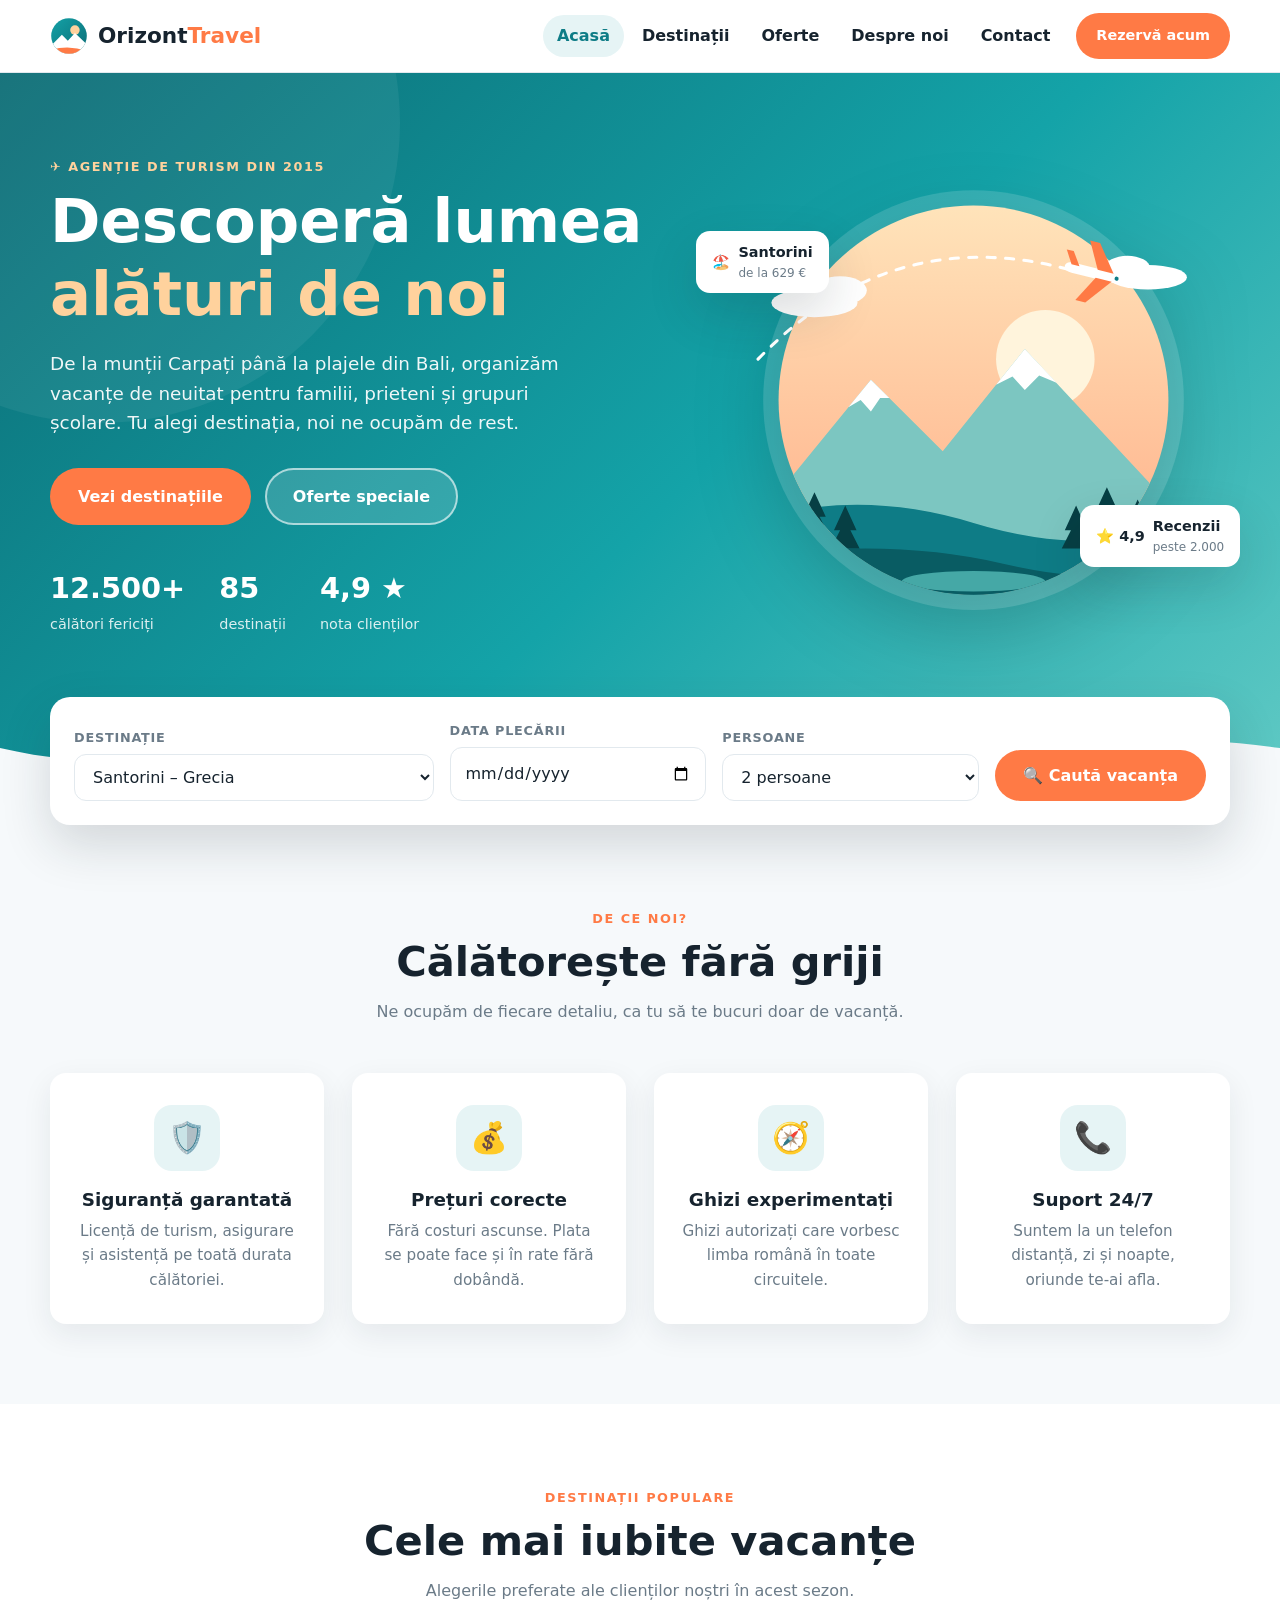
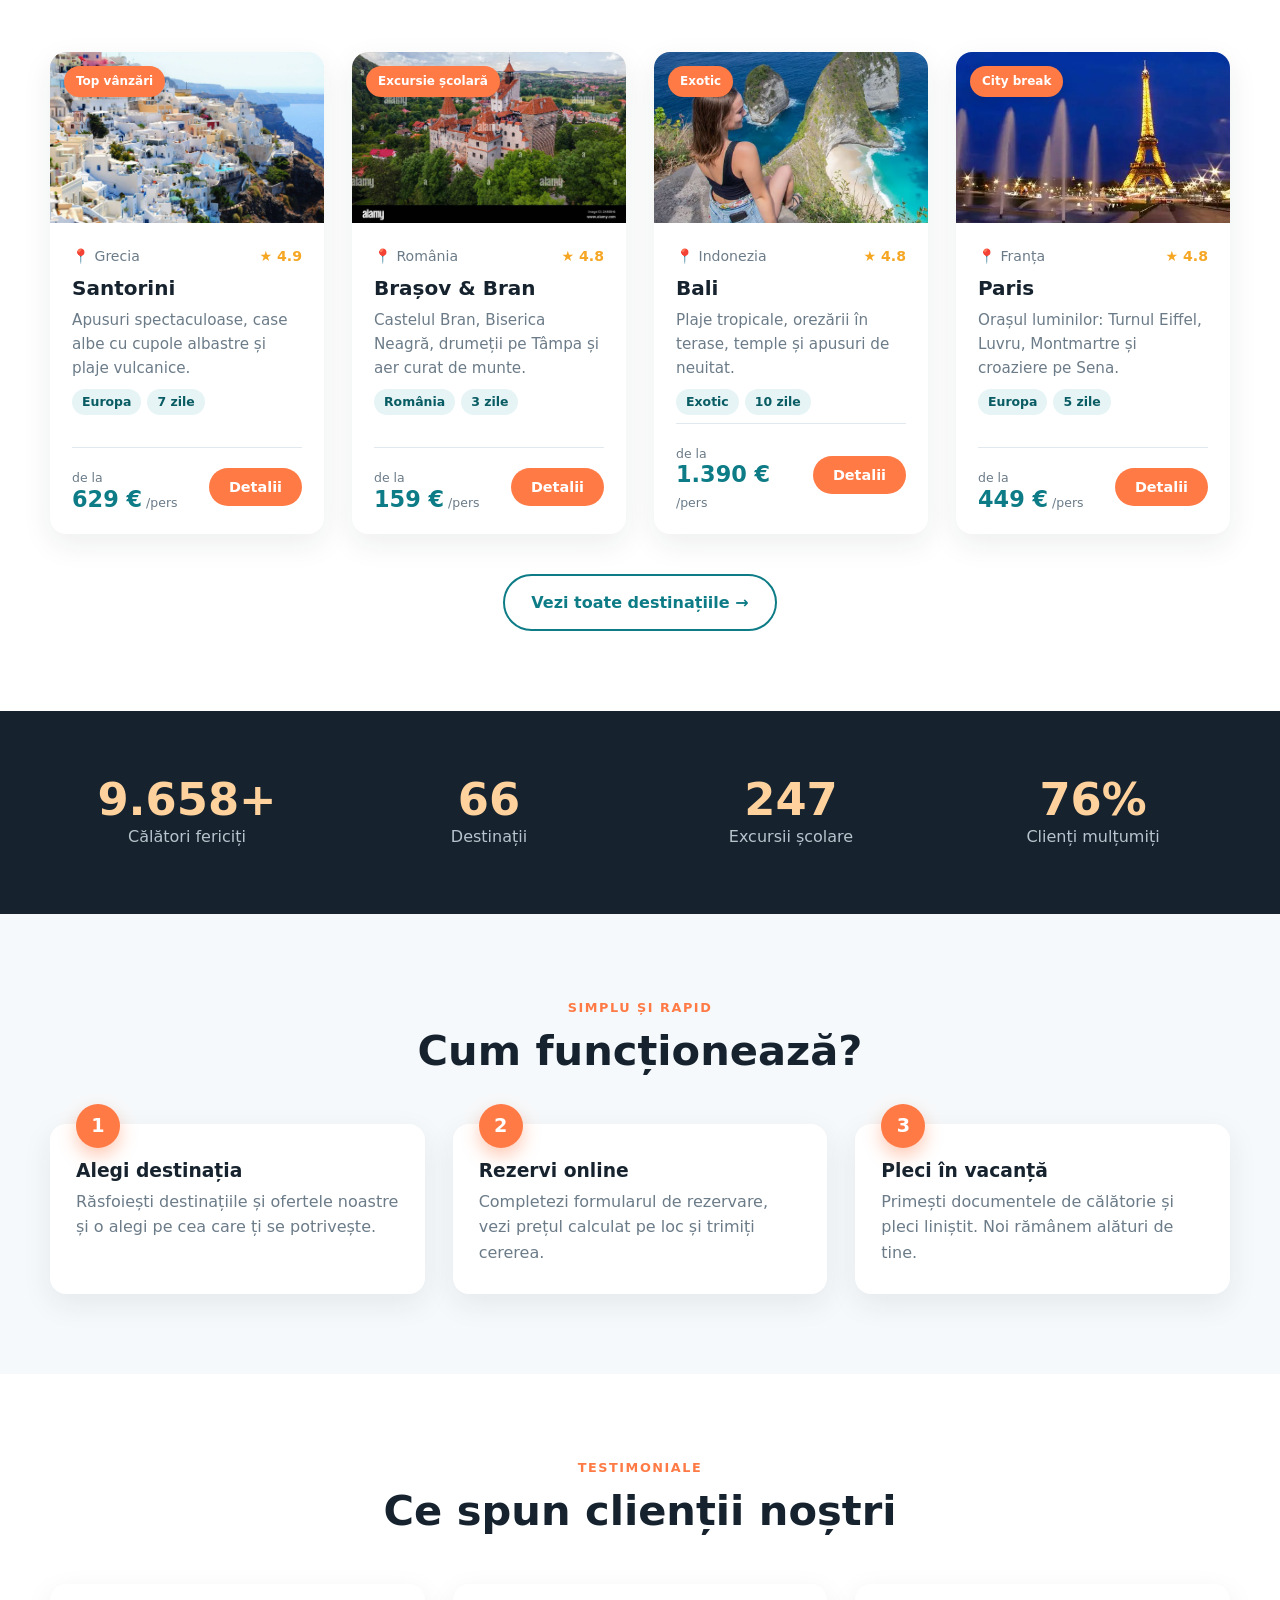
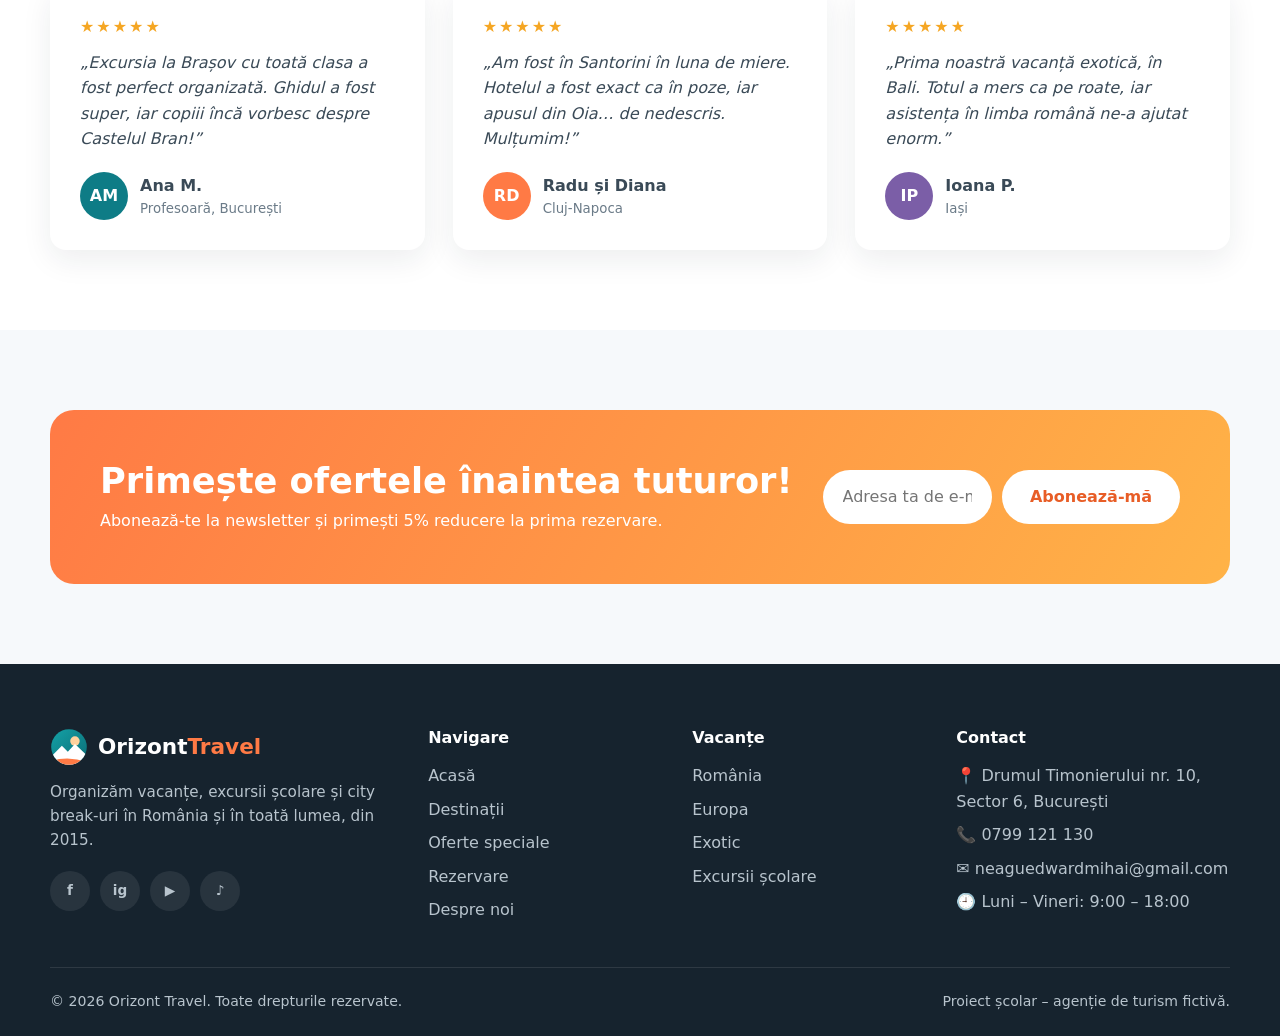
==== commit 516869c6: "Date de contact reale: telefon, e-mail, adresă Co-Authored-By: Claude Opus 5.5 <noreply@anthropic.co" ====
--- a/index.html
+++ b/index.html
@@ -205,9 +205,9 @@
         <div>
           <h4>Contact</h4>
           <ul>
-            <li>📍 Str. Exemplului nr. 10, București</li>
-            <li>📞 <a href="tel:+40700000000">0700 000 000</a></li>
-            <li>✉️ <a href="mailto:contact@orizont-travel.ro">contact@orizont-travel.ro</a></li>
+            <li>📍 Drumul Timonierului nr. 10, Sector 6, București</li>
+            <li>📞 <a href="tel:+40799121130">0799 121 130</a></li>
+            <li>✉️ <a href="mailto:neaguedwardmihai@gmail.com">neaguedwardmihai@gmail.com</a></li>
             <li>🕘 Luni – Vineri: 9:00 – 18:00</li>
           </ul>
         </div>
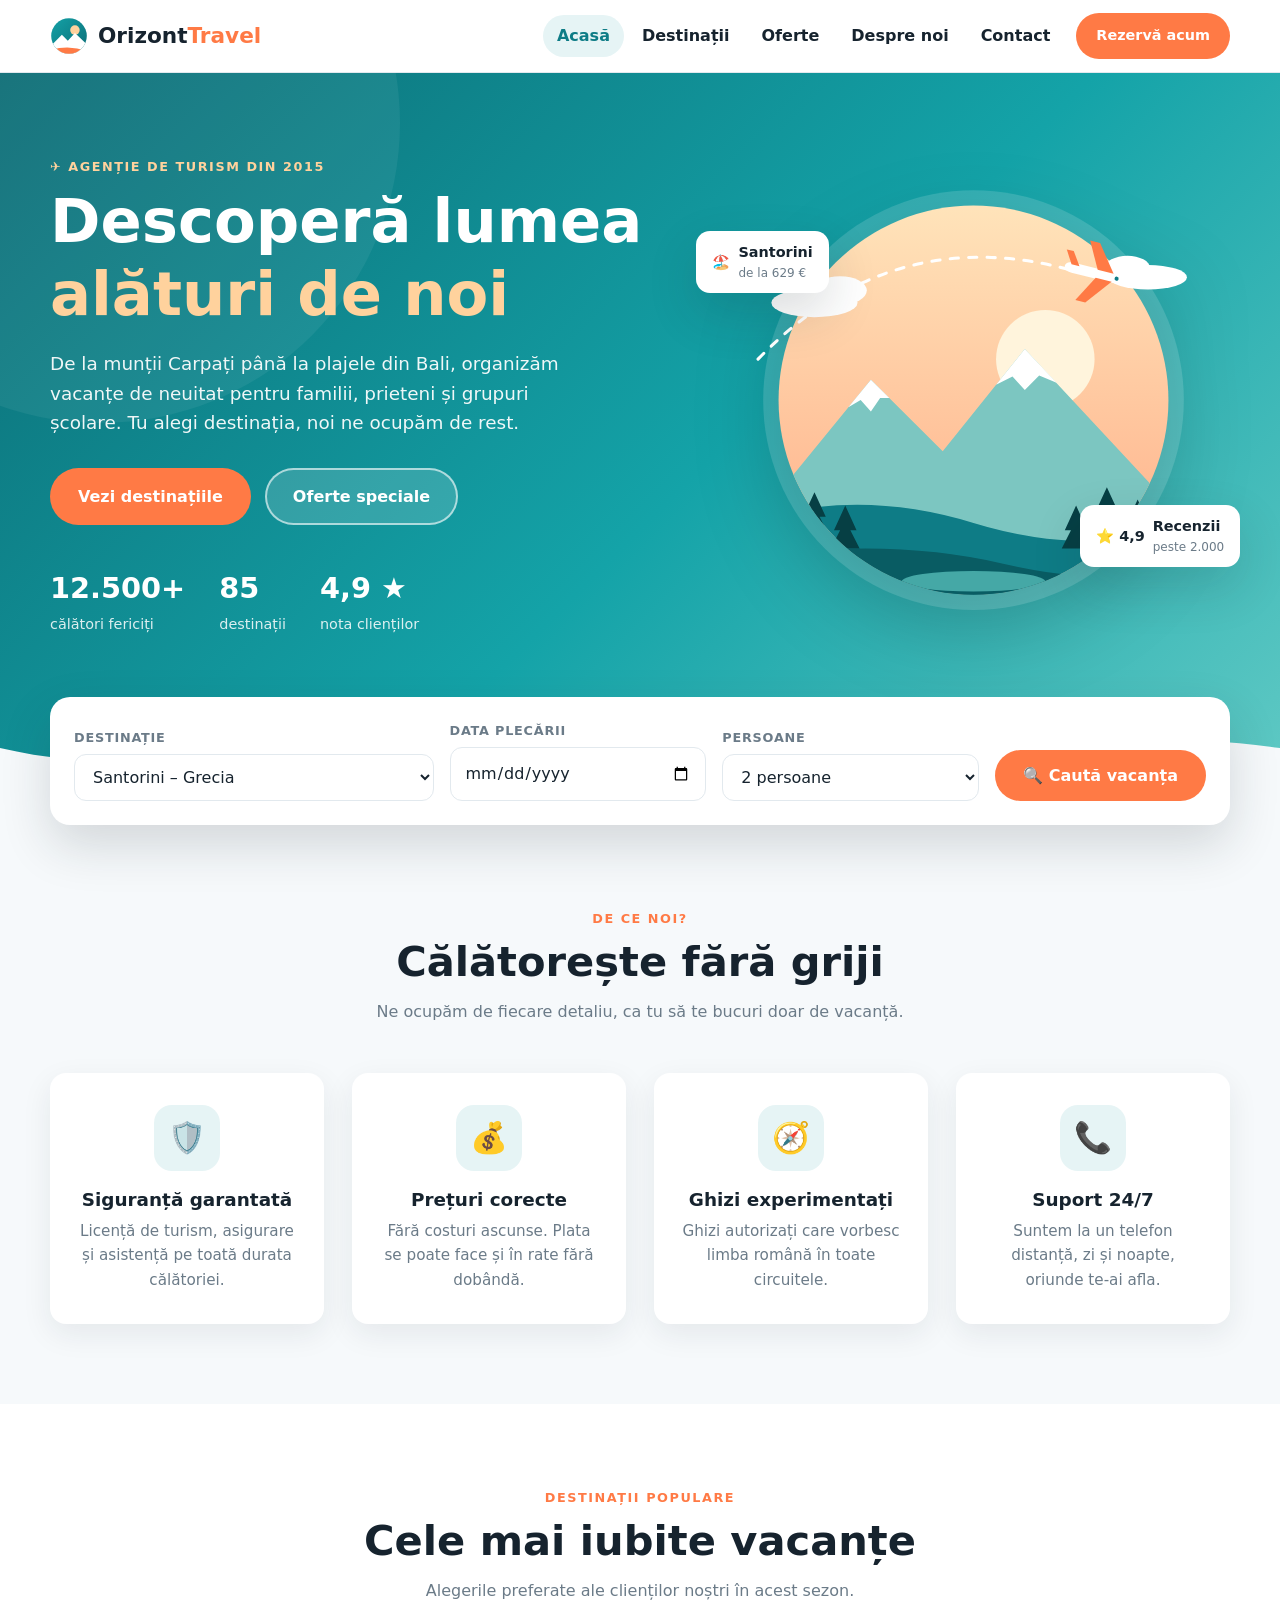
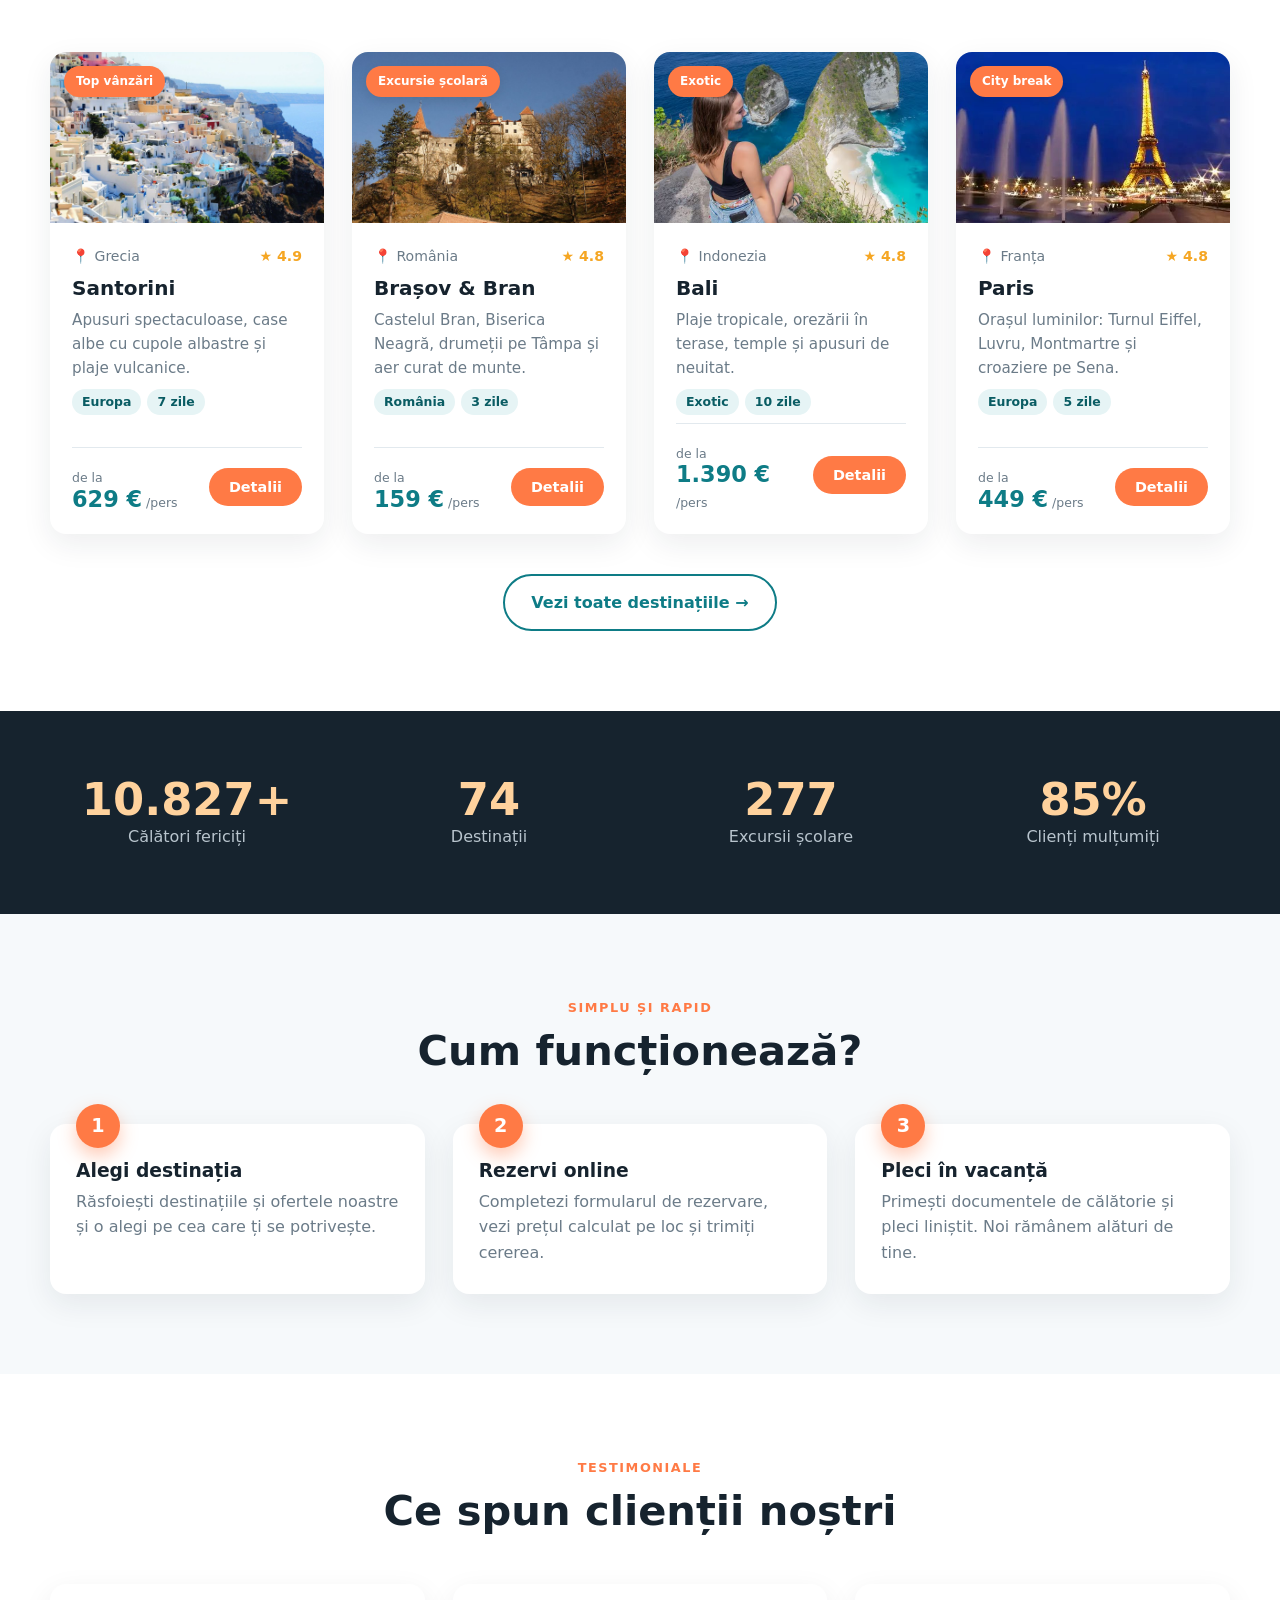
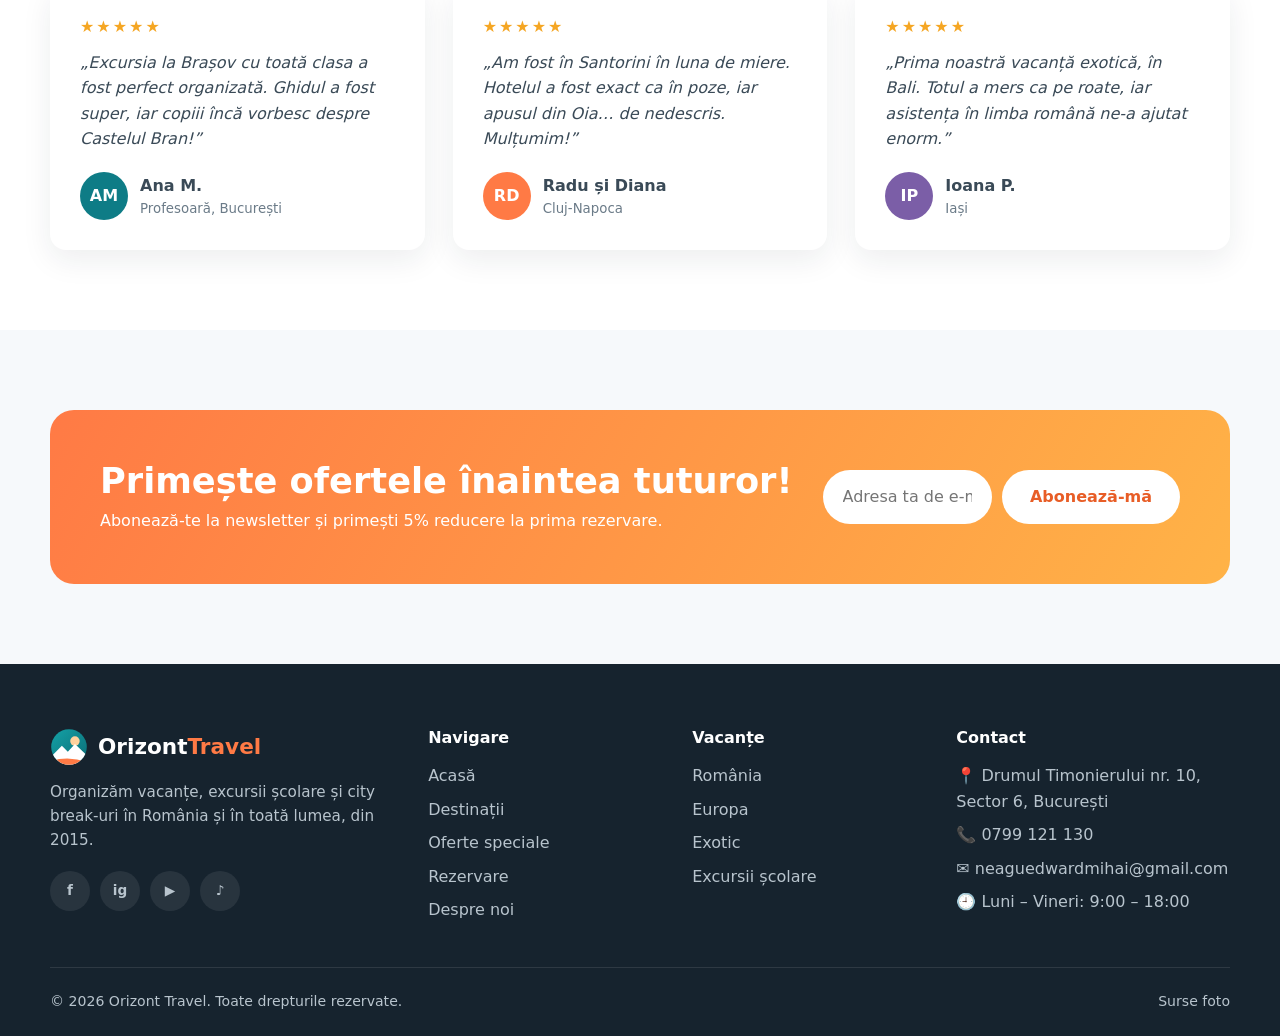
==== commit a498105a: "Poze libere pentru Bran, Roma, Delta, Tokyo, Dubai; pagină Surse foto; footer curățat Co-Authored-By" ====
--- a/index.html
+++ b/index.html
@@ -214,7 +214,7 @@
       </div>
       <div class="footer-bottom">
         <span>© <span data-year>2026</span> Orizont Travel. Toate drepturile rezervate.</span>
-        <span>Proiect școlar – agenție de turism fictivă.</span>
+        <a href="credite.html">Surse foto</a>
       </div>
     </div>
   </footer>
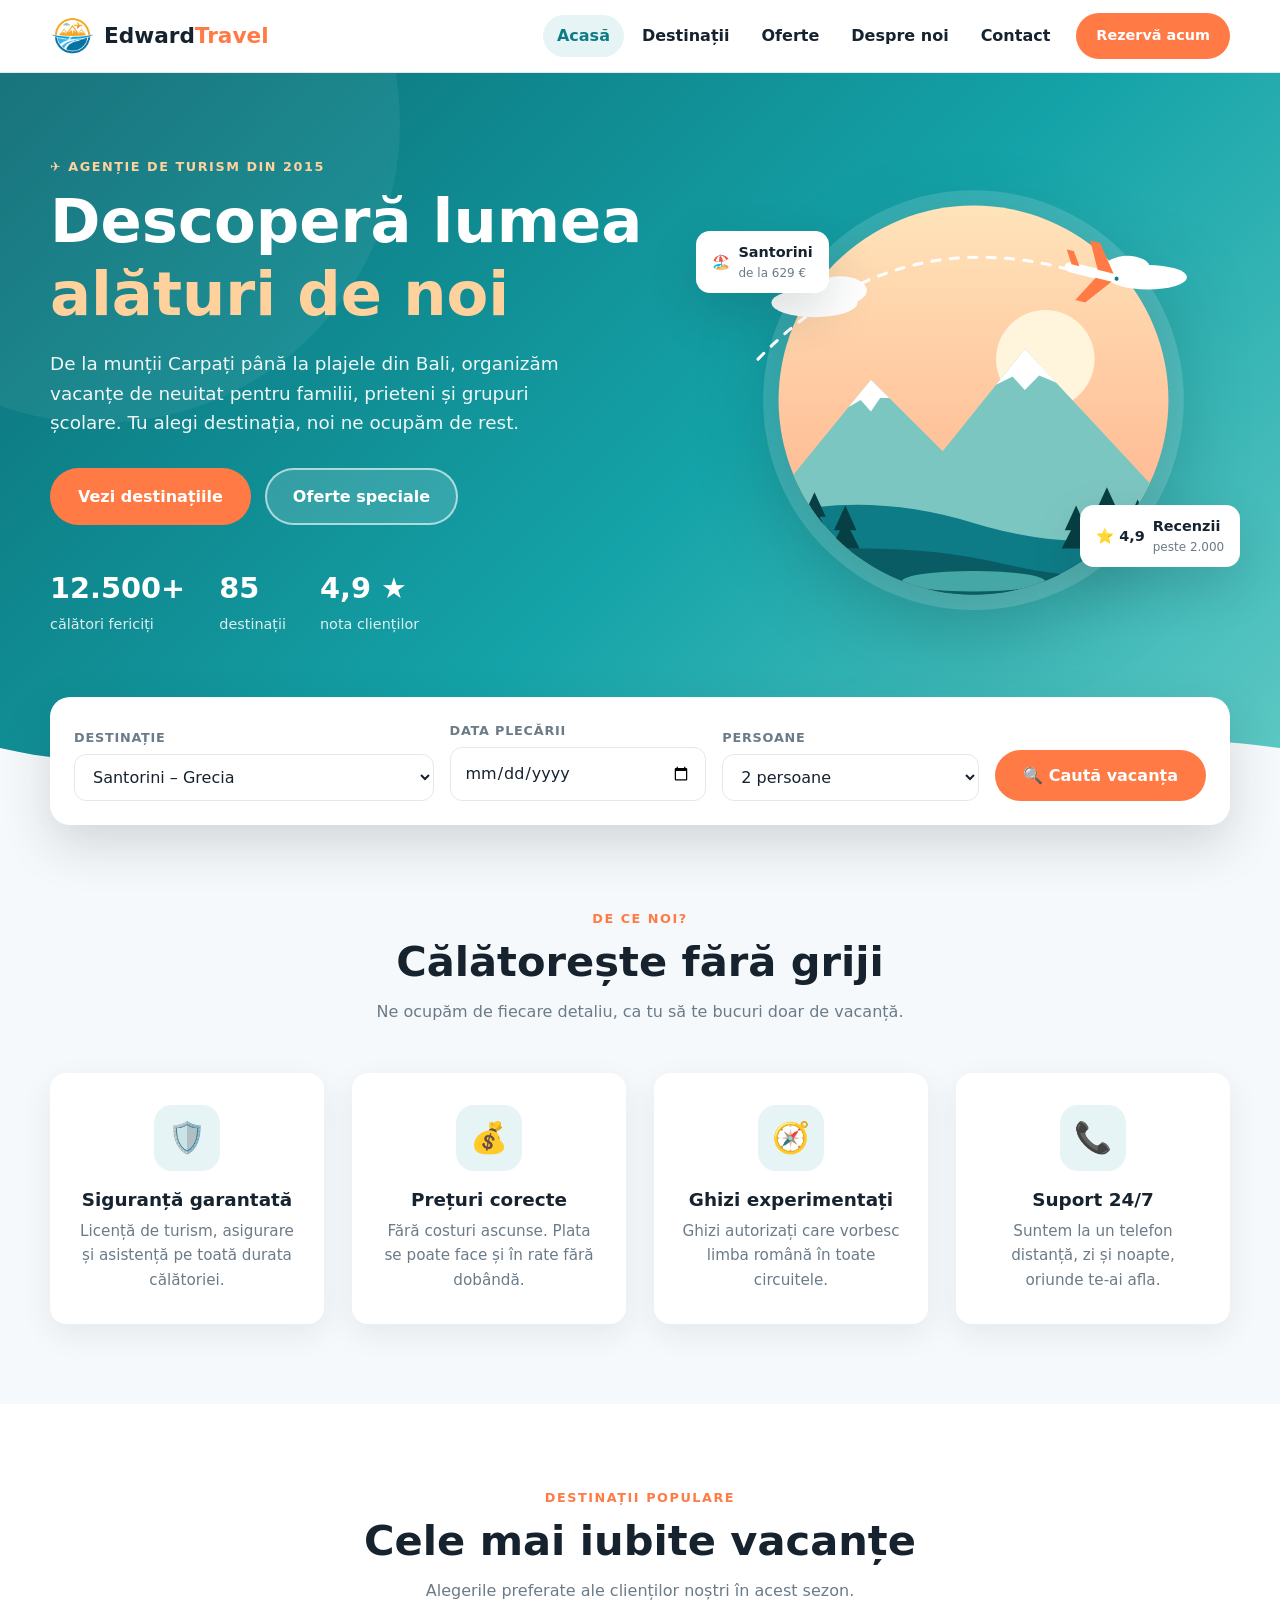
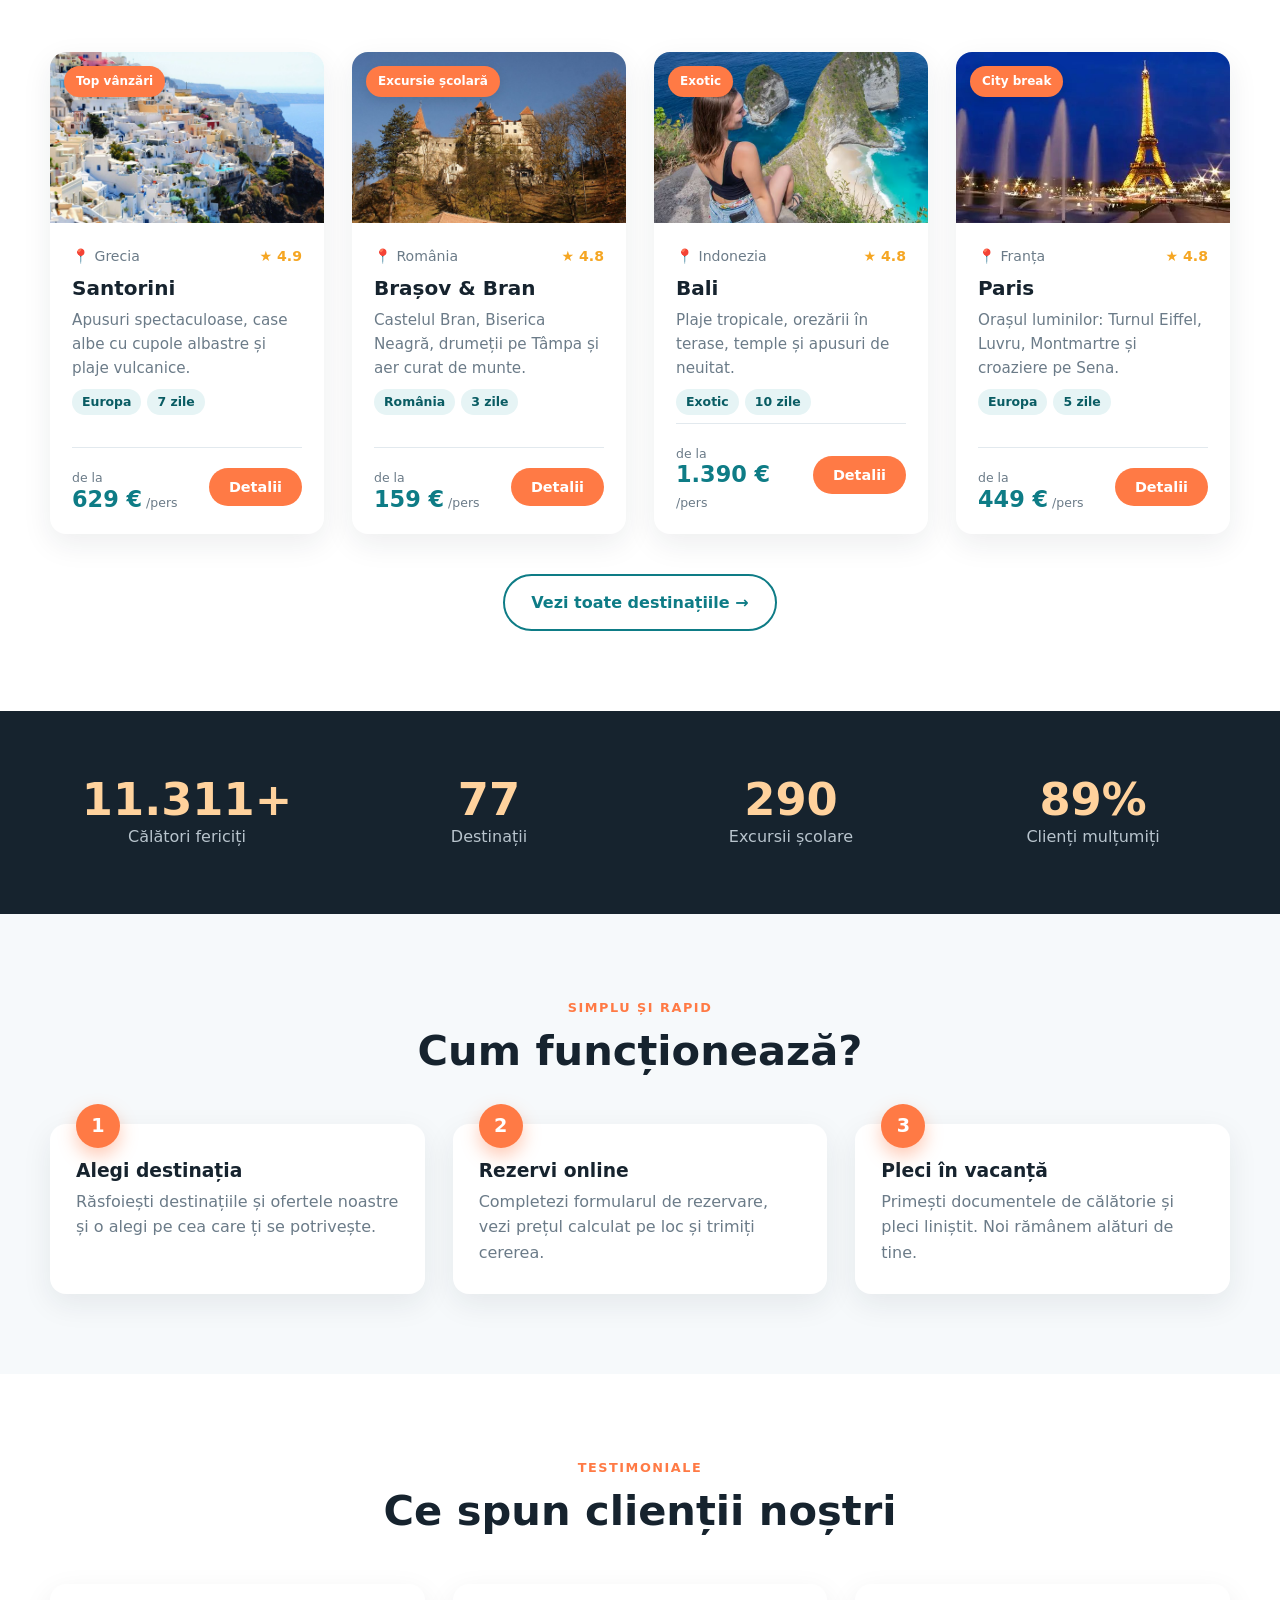
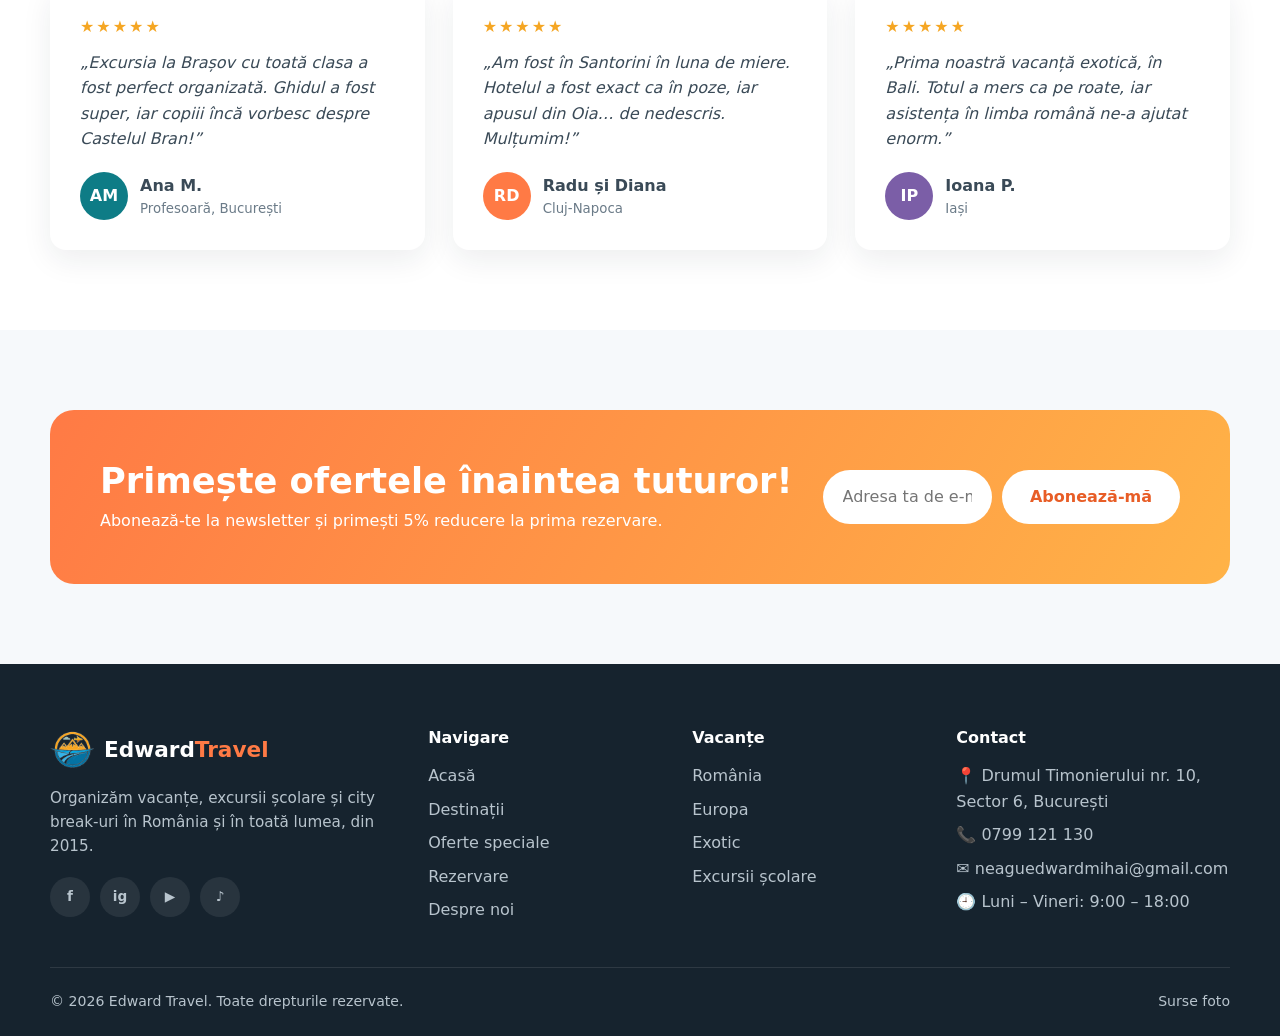
==== commit 5c9138ab: "Logo nou și numele Edward Travel Co-Authored-By: Claude Opus 5.5 <noreply@anthropic.com> Claude-Sess" ====
--- a/index.html
+++ b/index.html
@@ -3,9 +3,9 @@
 <head>
   <meta charset="UTF-8">
   <meta name="viewport" content="width=device-width, initial-scale=1.0">
-  <title>Orizont Travel – Agenție de turism</title>
-  <meta name="description" content="Orizont Travel: vacanțe, excursii școlare și city break-uri în România și în lume.">
-  <link rel="icon" href="img/logo.svg" type="image/svg+xml">
+  <title>Edward Travel – Agenție de turism</title>
+  <meta name="description" content="Edward Travel: vacanțe, excursii școlare și city break-uri în România și în lume.">
+  <link rel="icon" href="img/logo.png" type="image/png">
   <link rel="stylesheet" href="css/style.css">
   <script>document.documentElement.classList.add("js");</script>
 </head>
@@ -13,7 +13,7 @@
 
   <header class="header">
     <div class="container nav">
-      <a href="index.html" class="logo"><img src="img/logo.svg" alt=""><span>Orizont<b>Travel</b></span></a>
+      <a href="index.html" class="logo"><img src="img/logo.png" alt=""><span>Edward<b>Travel</b></span></a>
       <button class="nav-toggle" aria-label="Deschide meniul" aria-expanded="false"><span></span><span></span><span></span></button>
       <nav class="nav-links">
         <a href="index.html">Acasă</a>
@@ -174,7 +174,7 @@
     <div class="container">
       <div class="footer-grid">
         <div>
-          <a href="index.html" class="logo"><img src="img/logo.svg" alt=""><span>Orizont<b>Travel</b></span></a>
+          <a href="index.html" class="logo"><img src="img/logo.png" alt=""><span>Edward<b>Travel</b></span></a>
           <p>Organizăm vacanțe, excursii școlare și city break-uri în România și în toată lumea, din 2015.</p>
           <div class="socials">
             <a href="#" aria-label="Facebook">f</a>
@@ -213,7 +213,7 @@
         </div>
       </div>
       <div class="footer-bottom">
-        <span>© <span data-year>2026</span> Orizont Travel. Toate drepturile rezervate.</span>
+        <span>© <span data-year>2026</span> Edward Travel. Toate drepturile rezervate.</span>
         <a href="credite.html">Surse foto</a>
       </div>
     </div>
--- a/css/style.css
+++ b/css/style.css
@@ -1,5 +1,5 @@
 /* ==========================================================
-   Orizont Travel – stiluri generale
+   Edward Travel – stiluri generale
    ========================================================== */
 :root {
   --primary: #0e7c86;
@@ -63,7 +63,7 @@
 }
 .nav { display: flex; align-items: center; justify-content: space-between; height: 72px; }
 .logo { display: flex; align-items: center; gap: 10px; font-size: 1.35rem; font-weight: 800; color: var(--dark); }
-.logo img { width: 38px; height: 38px; }
+.logo img { width: 44px; height: 44px; }
 .logo b { color: var(--accent); }
 .nav-links { display: flex; align-items: center; gap: 4px; }
 .nav-links a:not(.btn) { color: var(--dark); font-weight: 600; padding: 8px 14px; border-radius: 999px; transition: .2s; }
@@ -329,7 +329,10 @@
 .info-item h4 { margin-bottom: 2px; }
 .info-item p { color: var(--muted); font-size: .95rem; }
 .map { border-radius: var(--radius); overflow: hidden; box-shadow: var(--shadow); margin-top: 40px; background: #fff; }
+.map iframe { display: block; width: 100%; height: 420px; border: 0; }
 .map svg { width: 100%; height: auto; display: block; }
+.map-foot { display: flex; justify-content: space-between; align-items: center; gap: 12px; flex-wrap: wrap; padding: 16px 20px; font-weight: 600; color: var(--dark); }
+@media (max-width: 560px) { .map iframe { height: 300px; } }
 @media (max-width: 900px) { .contact-grid { grid-template-columns: 1fr; } }
 
 /* ---------- footer ---------- */
@@ -357,6 +360,14 @@
 .modal-content { padding: 28px 32px 32px; }
 .modal-content h2 { margin-bottom: 4px; }
 .modal-content .check-list { margin: 16px 0 22px; }
+.modal-sub { font-size: 1.05rem; margin: 22px 0 10px; }
+.sights { display: grid; grid-template-columns: 1fr 1fr; gap: 10px; }
+.sight { background: var(--bg); border-radius: 12px; padding: 12px 14px; font-size: .9rem; }
+.sight strong { display: block; color: var(--dark); margin-bottom: 2px; }
+.sight span { color: var(--muted); }
+.best-time { margin-top: 14px; background: var(--primary-light); color: var(--primary-dark); border-radius: 12px; padding: 10px 14px; font-size: .92rem; }
+.modal-content .modal-sub + .check-list { margin-top: 0; }
+@media (max-width: 520px) { .sights { grid-template-columns: 1fr; } .modal-content { padding: 22px 20px 26px; } }
 .modal-close { position: absolute; top: 12px; right: 12px; width: 38px; height: 38px; border-radius: 50%; border: 0; background: #fff; font-size: 1.3rem; cursor: pointer; box-shadow: var(--shadow); z-index: 1; }
 .modal-actions { display: flex; justify-content: space-between; align-items: center; gap: 16px; flex-wrap: wrap; }
 .success-icon { width: 76px; height: 76px; border-radius: 50%; background: #e3f5e9; color: #1e8e3e; font-size: 2.4rem; display: grid; place-items: center; margin: 0 auto 16px; }
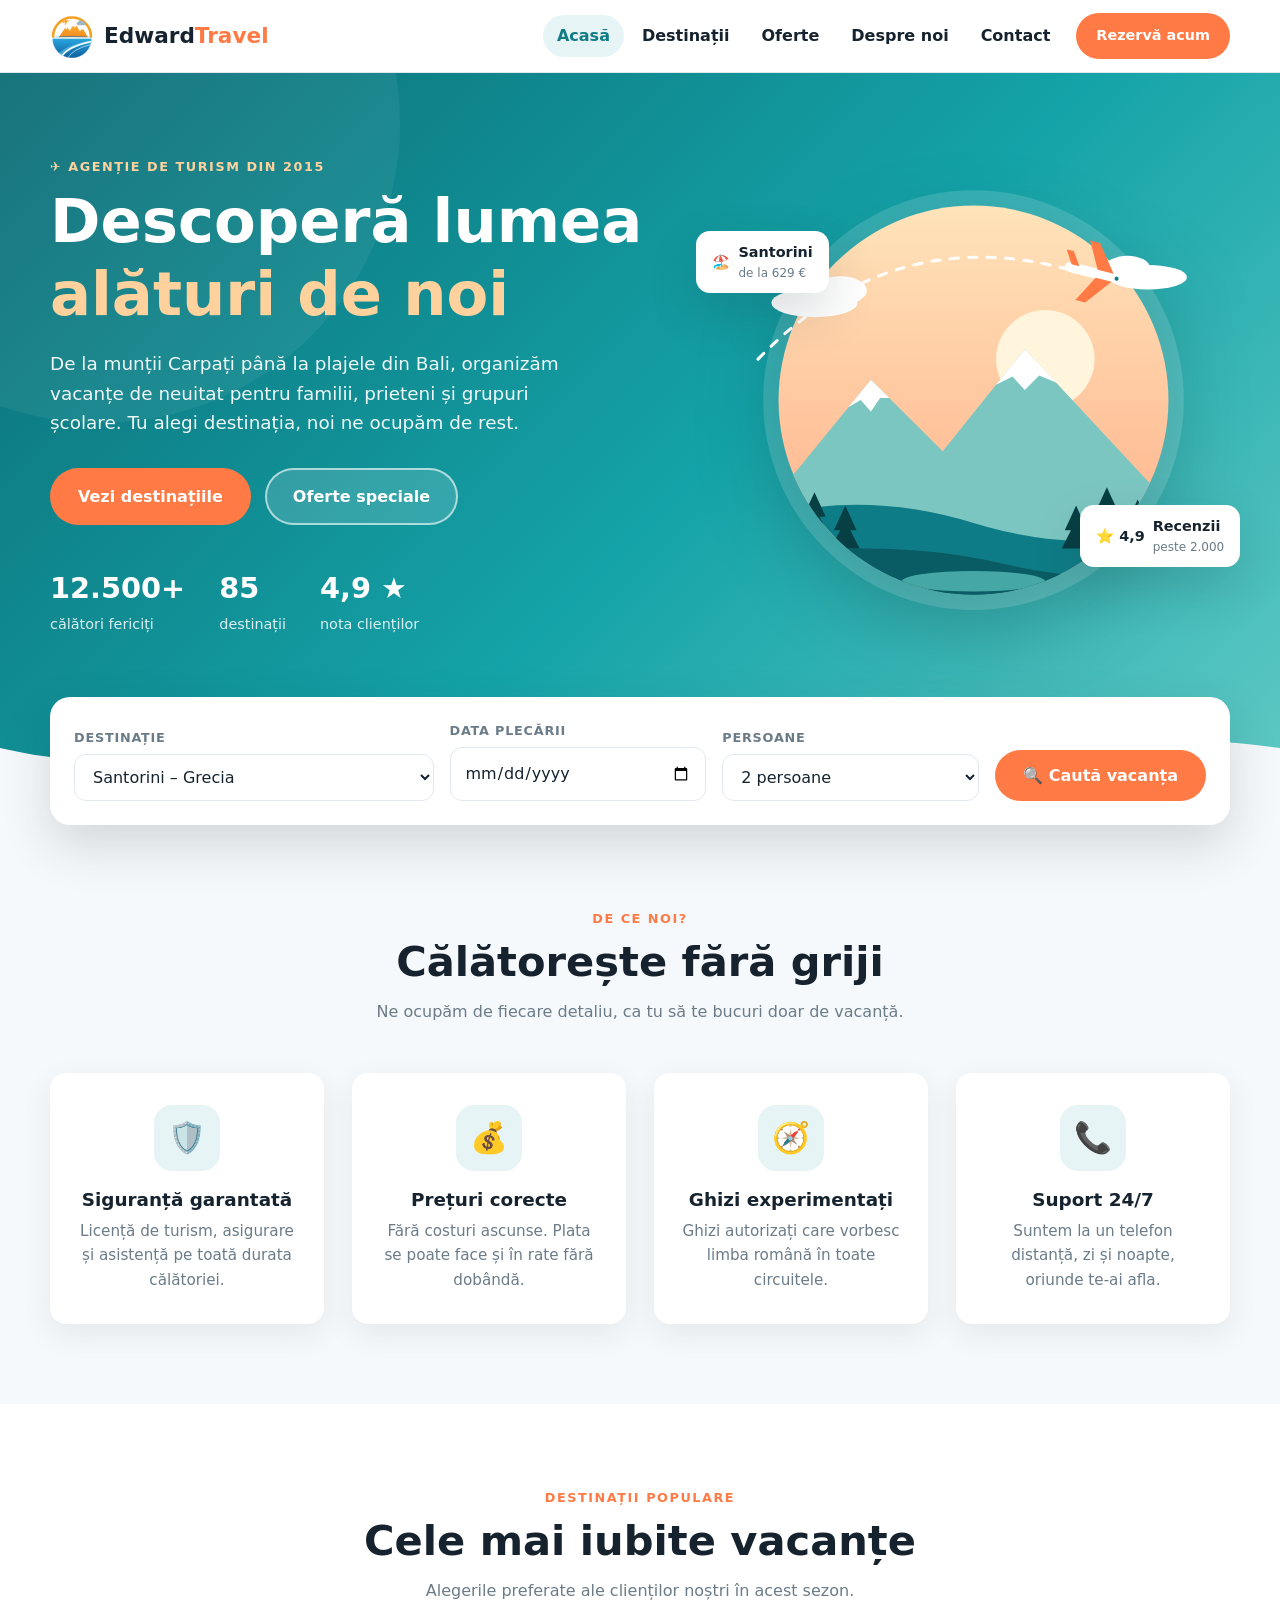
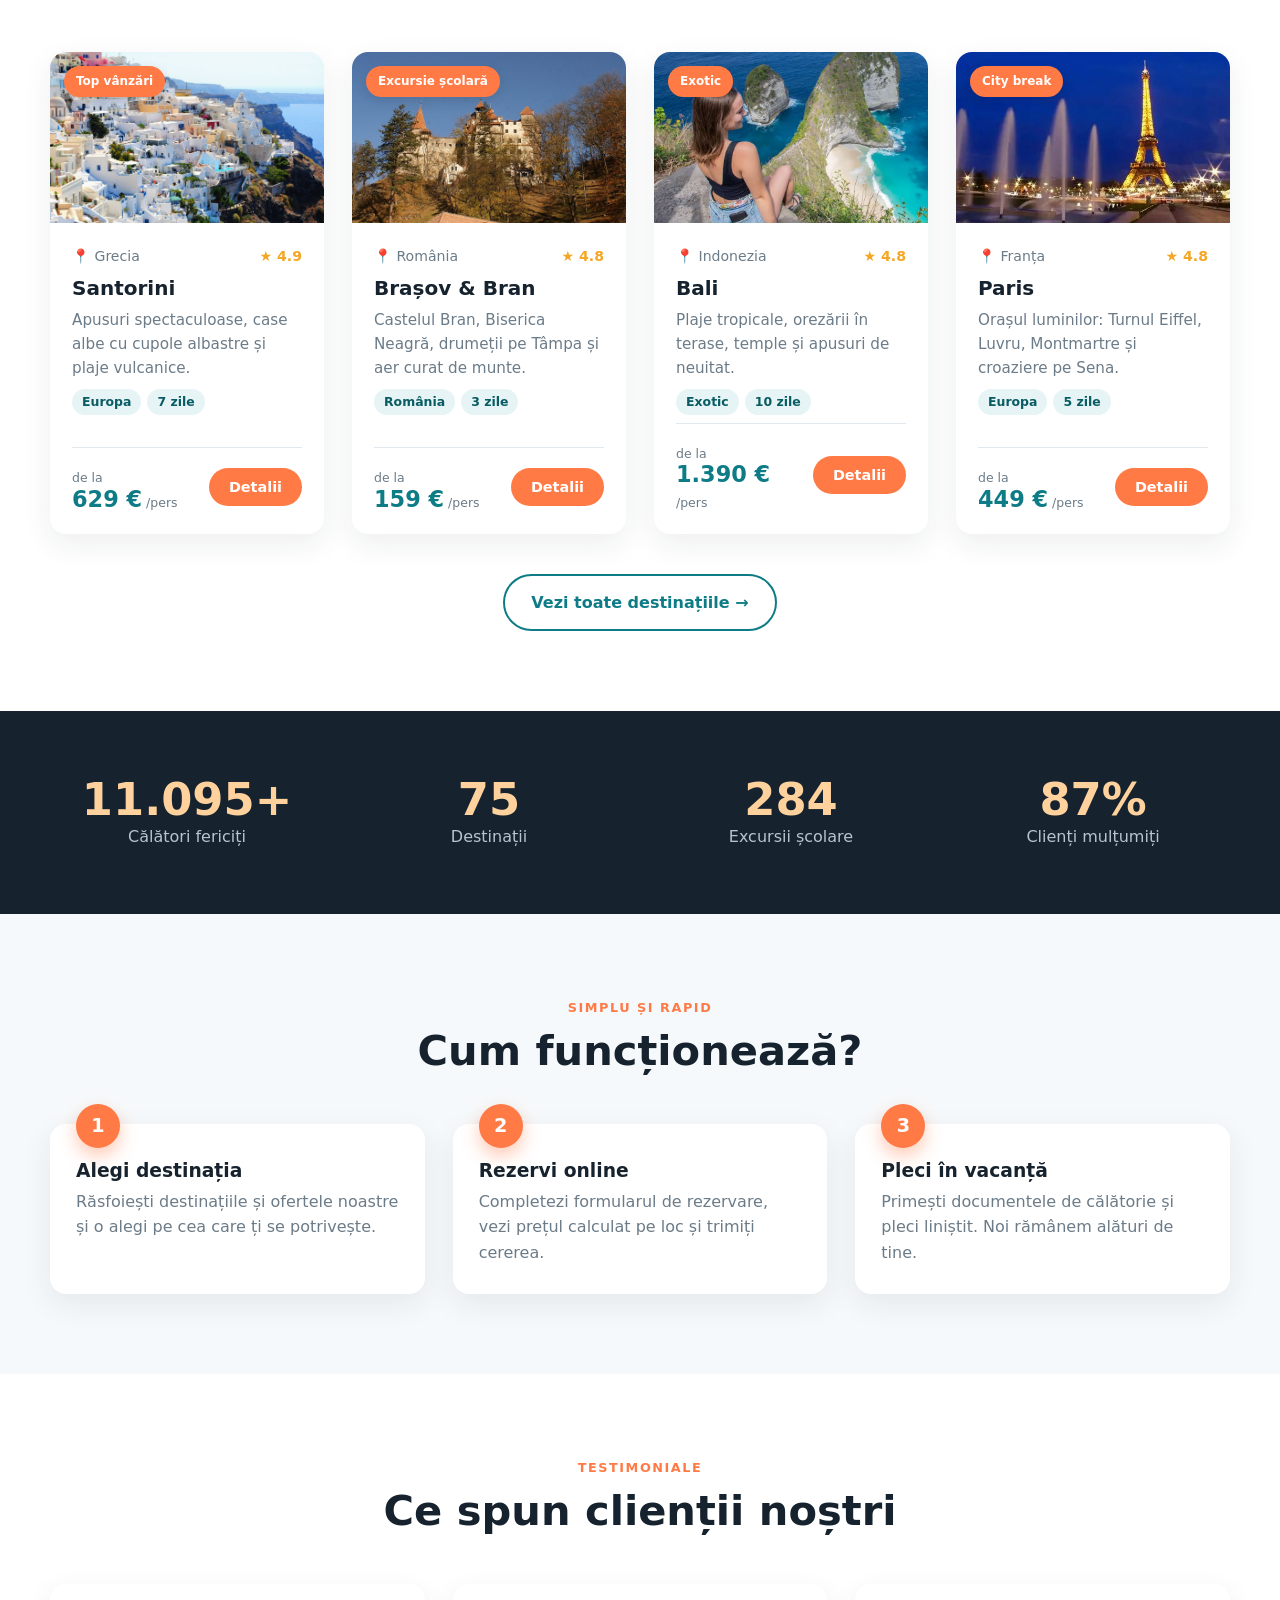
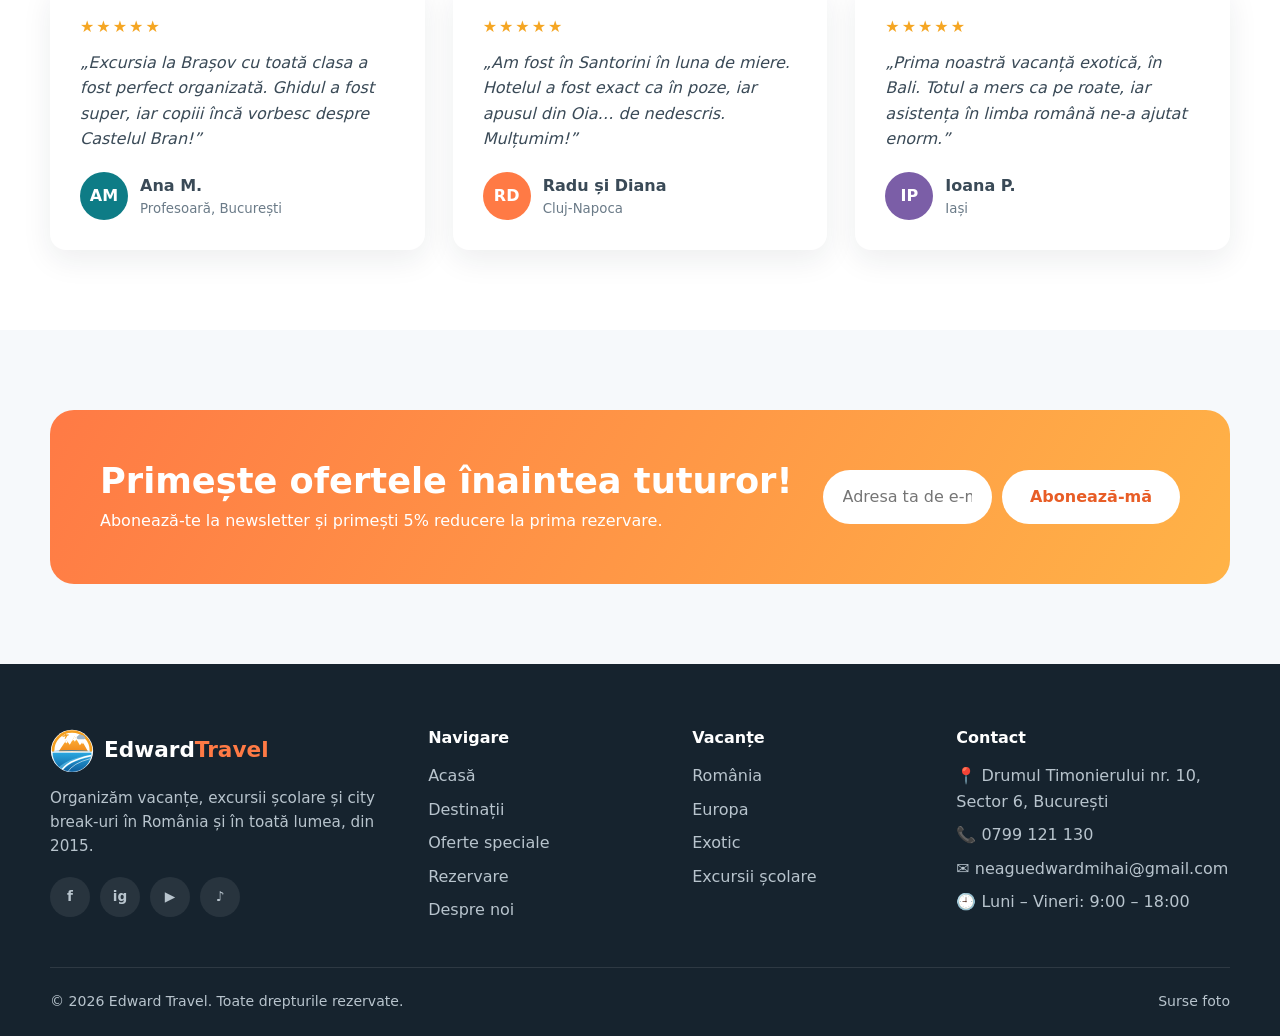
==== commit 48fbc567: "Logo propriu Edward Travel (SVG, fără watermark) Co-Authored-By: Claude Opus 5.5 <noreply@anthropic." ====
--- a/index.html
+++ b/index.html
@@ -5,7 +5,7 @@
   <meta name="viewport" content="width=device-width, initial-scale=1.0">
   <title>Edward Travel – Agenție de turism</title>
   <meta name="description" content="Edward Travel: vacanțe, excursii școlare și city break-uri în România și în lume.">
-  <link rel="icon" href="img/logo.png" type="image/png">
+  <link rel="icon" href="img/logo.svg" type="image/svg+xml">
   <link rel="stylesheet" href="css/style.css">
   <script>document.documentElement.classList.add("js");</script>
 </head>
@@ -13,7 +13,7 @@
 
   <header class="header">
     <div class="container nav">
-      <a href="index.html" class="logo"><img src="img/logo.png" alt=""><span>Edward<b>Travel</b></span></a>
+      <a href="index.html" class="logo"><img src="img/logo.svg" alt=""><span>Edward<b>Travel</b></span></a>
       <button class="nav-toggle" aria-label="Deschide meniul" aria-expanded="false"><span></span><span></span><span></span></button>
       <nav class="nav-links">
         <a href="index.html">Acasă</a>
@@ -174,7 +174,7 @@
     <div class="container">
       <div class="footer-grid">
         <div>
-          <a href="index.html" class="logo"><img src="img/logo.png" alt=""><span>Edward<b>Travel</b></span></a>
+          <a href="index.html" class="logo"><img src="img/logo.svg" alt=""><span>Edward<b>Travel</b></span></a>
           <p>Organizăm vacanțe, excursii școlare și city break-uri în România și în toată lumea, din 2015.</p>
           <div class="socials">
             <a href="#" aria-label="Facebook">f</a>
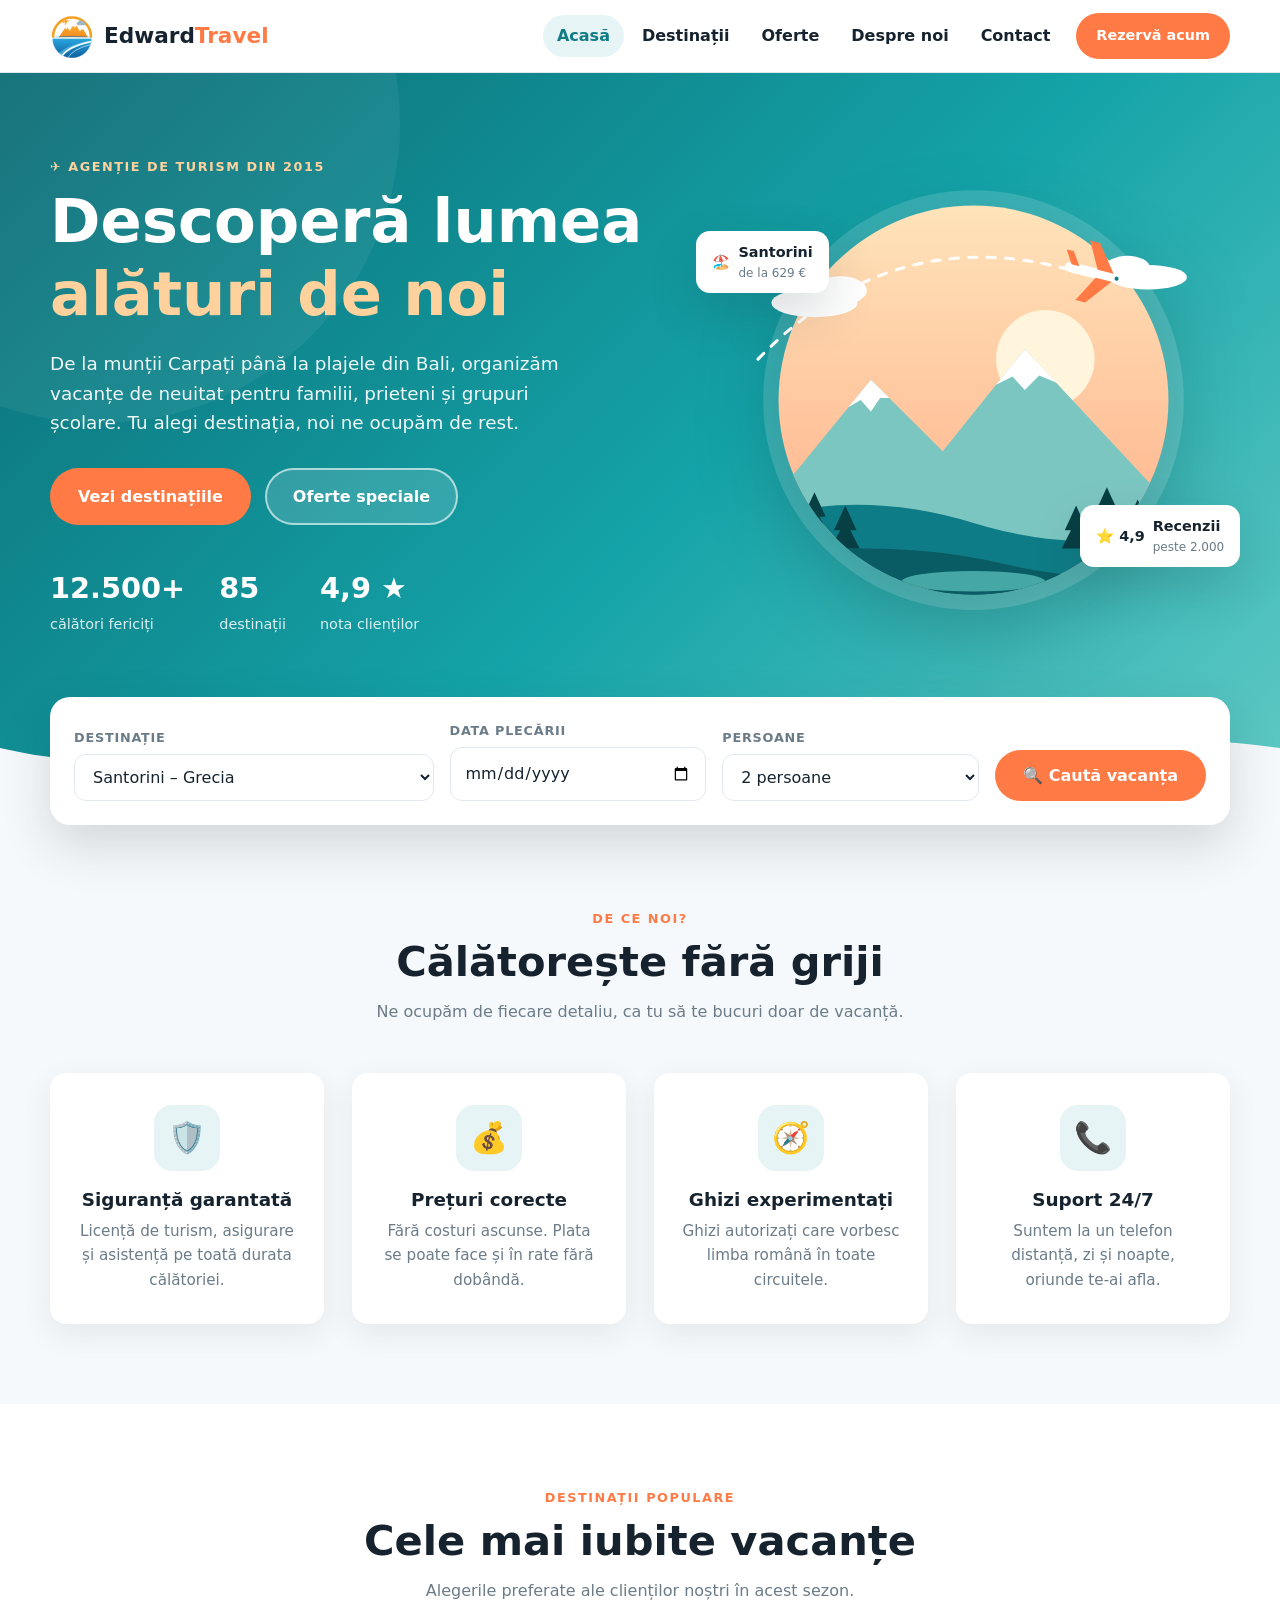
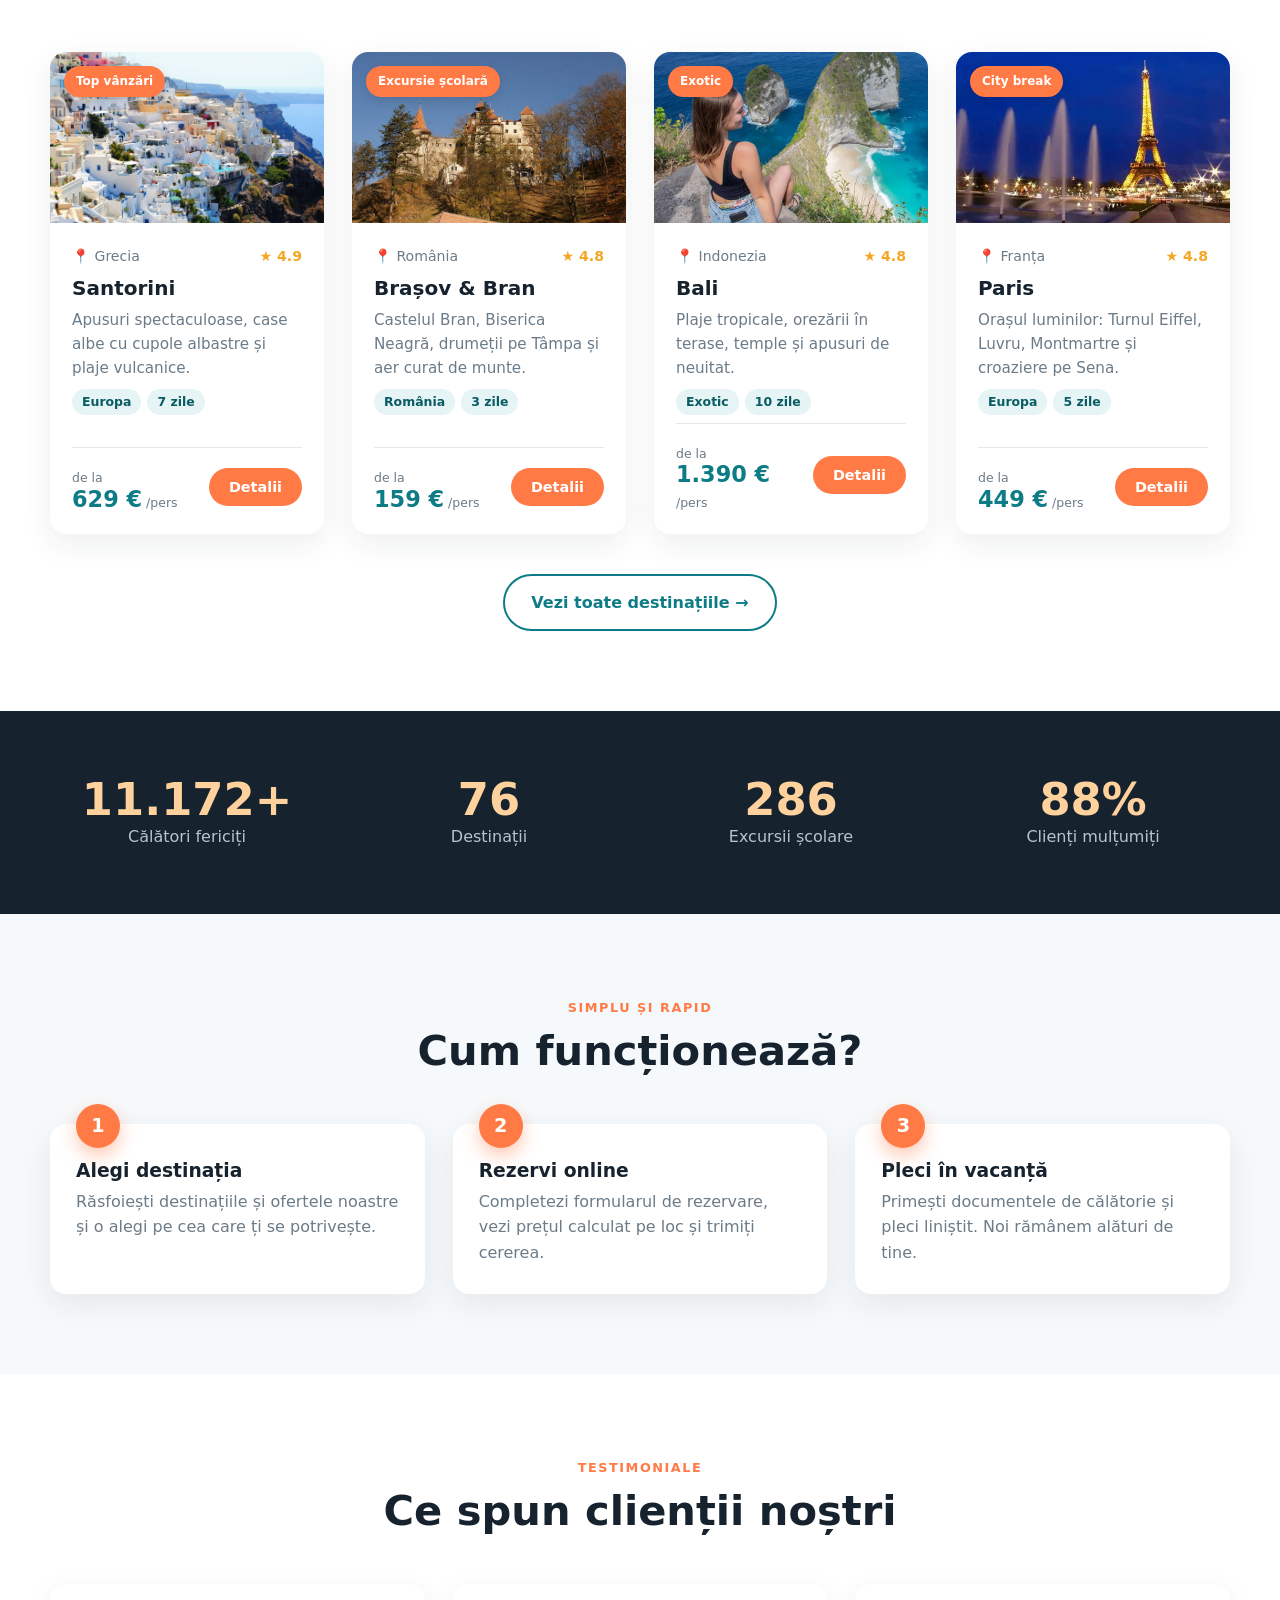
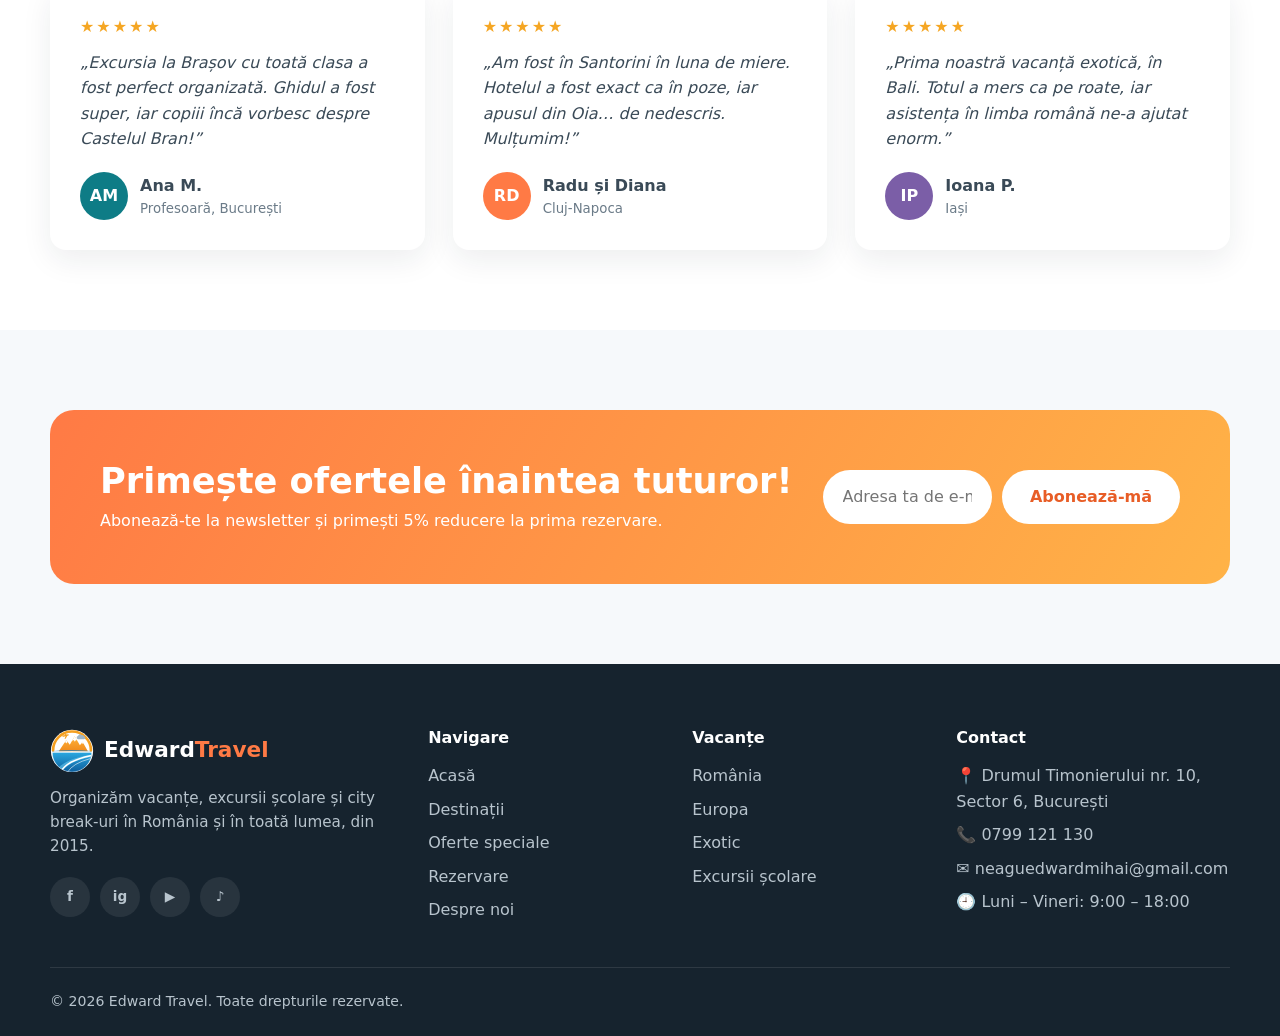
==== commit 08c0b5df: "Scoate linkul Surse foto din footer Co-Authored-By: Claude Opus 5.5 <noreply@anthropic.com> Claude-S" ====
--- a/index.html
+++ b/index.html
@@ -214,7 +214,6 @@
       </div>
       <div class="footer-bottom">
         <span>© <span data-year>2026</span> Edward Travel. Toate drepturile rezervate.</span>
-        <a href="credite.html">Surse foto</a>
       </div>
     </div>
   </footer>
